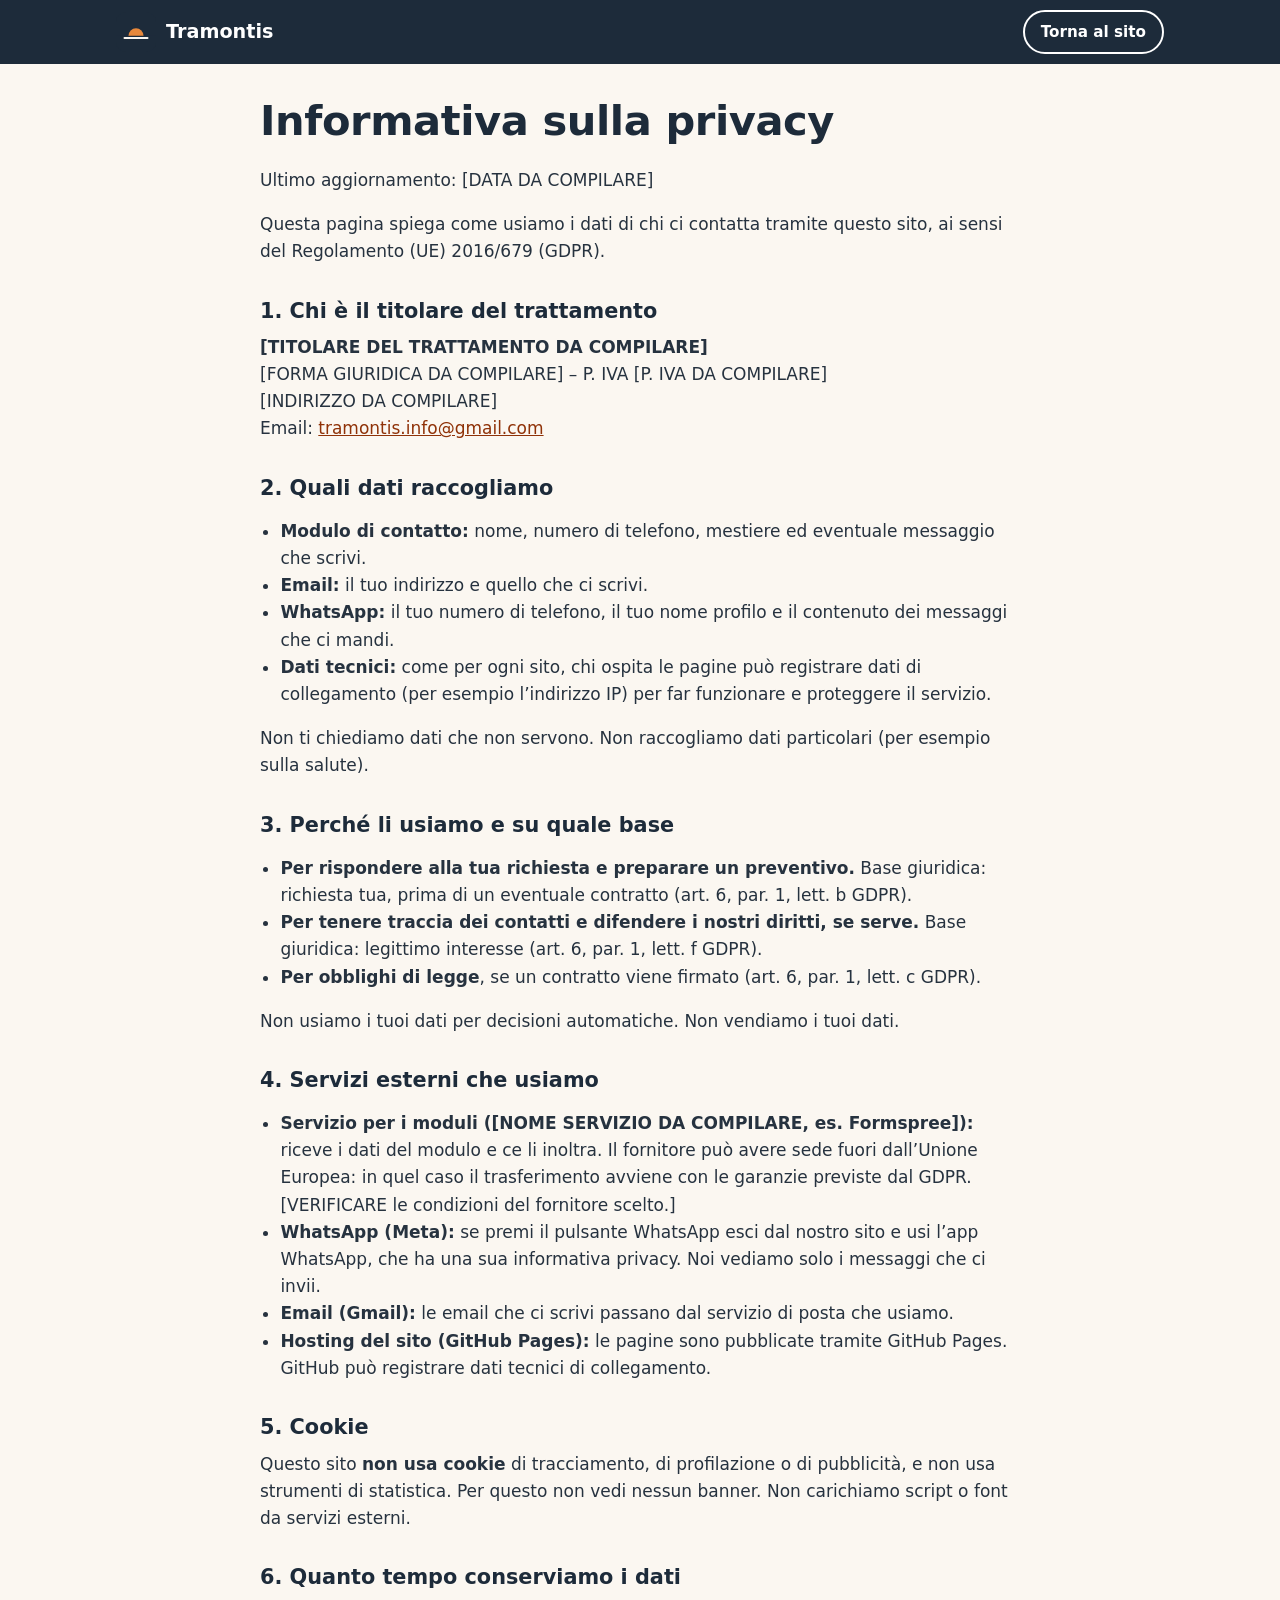
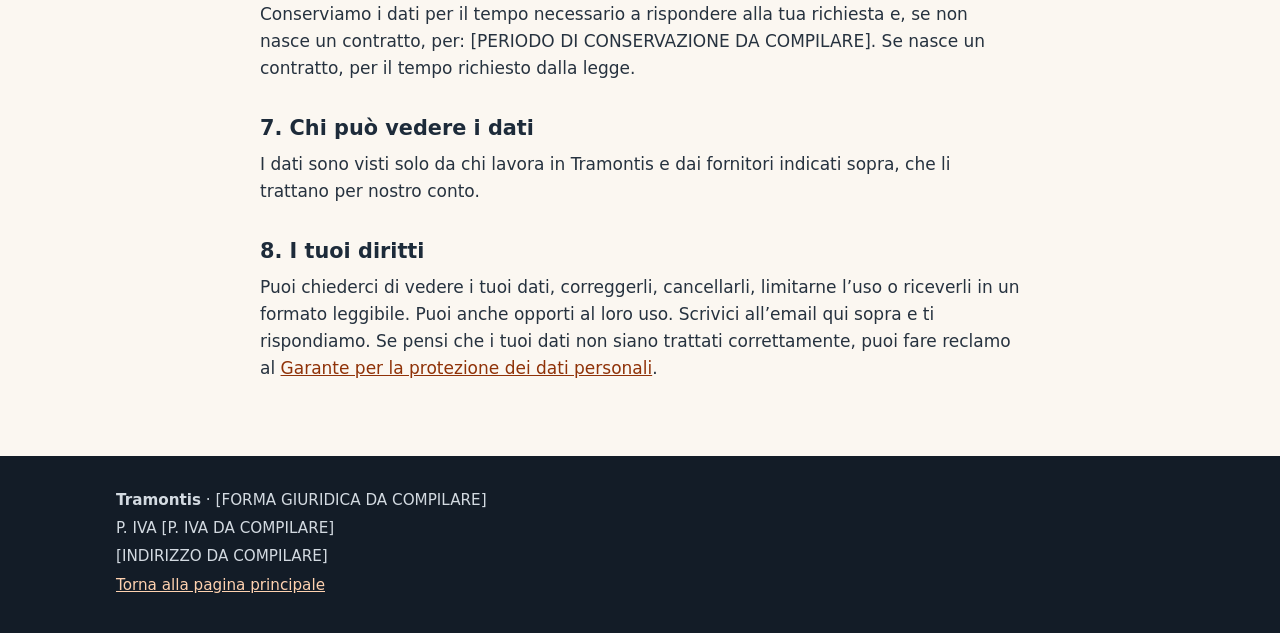
==== privacy.html @ e3dad1a3 "Aggiungi pagina principale, informativa privacy, sitemap e robots Co-Authored-By: Claude Sonnet 5.5 " ====
<!DOCTYPE html>
<html lang="it">
<head>
  <meta charset="utf-8">
  <meta name="viewport" content="width=device-width, initial-scale=1">
  <title>Informativa privacy – Tramontis, Varese</title>
  <meta name="description" content="Come Tramontis, agenzia di siti web a Varese, tratta i dati di chi la contatta tramite modulo, email o WhatsApp.">
  <meta name="theme-color" content="#1d2b3a">
  <link rel="canonical" href="https://luckylori07.github.io/tramontis/privacy.html">
  <link rel="icon" href="assets/logo-placeholder.svg" type="image/svg+xml">
  <link rel="stylesheet" href="css/style.css">
</head>
<body>
  <a class="salta" href="#contenuto">Vai al contenuto</a>

  <header class="header">
    <div class="wrap header-in">
      <a class="marchio" href="index.html" aria-label="Tramontis, torna alla pagina principale">
        <img src="assets/logo-placeholder.svg" alt="" width="40" height="40">
        <span>Tramontis</span>
      </a>
      <div class="header-cta">
        <a class="btn btn-secondario btn-sm" href="index.html">Torna al sito</a>
      </div>
    </div>
  </header>

  <!-- BOZZA: va fatta controllare da un professionista prima della pubblicazione.
       Sostituisci ogni [DA COMPILARE] (i dati del titolare stanno in js/main.js). -->
  <main id="contenuto" class="wrap stretto testo-legale">
    <h1>Informativa sulla privacy</h1>
    <p>Ultimo aggiornamento: <span data-cfg="dataPrivacy">[DATA DA COMPILARE]</span></p>
    <p>Questa pagina spiega come usiamo i dati di chi ci contatta tramite questo sito, ai sensi del Regolamento (UE) 2016/679 (GDPR).</p>

    <h2>1. Chi è il titolare del trattamento</h2>
    <p>
      <strong data-cfg="titolarePrivacy">[TITOLARE DEL TRATTAMENTO DA COMPILARE]</strong><br>
      <span data-cfg="formaGiuridica">[FORMA GIURIDICA DA COMPILARE]</span> – P. IVA <span data-cfg="partitaIva">[P. IVA DA COMPILARE]</span><br>
      <span data-cfg="indirizzo">[INDIRIZZO DA COMPILARE]</span><br>
      Email: <a data-href="mailto" href="mailto:tramontis.info@gmail.com"><span data-cfg="email">tramontis.info@gmail.com</span></a>
    </p>

    <h2>2. Quali dati raccogliamo</h2>
    <ul>
      <li><strong>Modulo di contatto:</strong> nome, numero di telefono, mestiere ed eventuale messaggio che scrivi.</li>
      <li><strong>Email:</strong> il tuo indirizzo e quello che ci scrivi.</li>
      <li><strong>WhatsApp:</strong> il tuo numero di telefono, il tuo nome profilo e il contenuto dei messaggi che ci mandi.</li>
      <li><strong>Dati tecnici:</strong> come per ogni sito, chi ospita le pagine può registrare dati di collegamento (per esempio l’indirizzo IP) per far funzionare e proteggere il servizio.</li>
    </ul>
    <p>Non ti chiediamo dati che non servono. Non raccogliamo dati particolari (per esempio sulla salute).</p>

    <h2>3. Perché li usiamo e su quale base</h2>
    <ul>
      <li><strong>Per rispondere alla tua richiesta e preparare un preventivo.</strong> Base giuridica: richiesta tua, prima di un eventuale contratto (art. 6, par. 1, lett. b GDPR).</li>
      <li><strong>Per tenere traccia dei contatti e difendere i nostri diritti, se serve.</strong> Base giuridica: legittimo interesse (art. 6, par. 1, lett. f GDPR).</li>
      <li><strong>Per obblighi di legge</strong>, se un contratto viene firmato (art. 6, par. 1, lett. c GDPR).</li>
    </ul>
    <p>Non usiamo i tuoi dati per decisioni automatiche. Non vendiamo i tuoi dati.</p>

    <h2>4. Servizi esterni che usiamo</h2>
    <ul>
      <li><strong>Servizio per i moduli (<span class="nome-servizio">[NOME SERVIZIO DA COMPILARE, es. Formspree]</span>):</strong> riceve i dati del modulo e ce li inoltra. Il fornitore può avere sede fuori dall’Unione Europea: in quel caso il trasferimento avviene con le garanzie previste dal GDPR. [VERIFICARE le condizioni del fornitore scelto.]</li>
      <li><strong>WhatsApp (Meta):</strong> se premi il pulsante WhatsApp esci dal nostro sito e usi l’app WhatsApp, che ha una sua informativa privacy. Noi vediamo solo i messaggi che ci invii.</li>
      <li><strong>Email (Gmail):</strong> le email che ci scrivi passano dal servizio di posta che usiamo.</li>
      <li><strong>Hosting del sito (GitHub Pages):</strong> le pagine sono pubblicate tramite GitHub Pages. GitHub può registrare dati tecnici di collegamento.</li>
    </ul>

    <h2>5. Cookie</h2>
    <p>Questo sito <strong>non usa cookie</strong> di tracciamento, di profilazione o di pubblicità, e non usa strumenti di statistica. Per questo non vedi nessun banner. Non carichiamo script o font da servizi esterni.</p>

    <h2>6. Quanto tempo conserviamo i dati</h2>
    <p>Conserviamo i dati per il tempo necessario a rispondere alla tua richiesta e, se non nasce un contratto, per: <span data-cfg="conservazioneDati">[PERIODO DI CONSERVAZIONE DA COMPILARE]</span>. Se nasce un contratto, per il tempo richiesto dalla legge.</p>

    <h2>7. Chi può vedere i dati</h2>
    <p>I dati sono visti solo da chi lavora in Tramontis e dai fornitori indicati sopra, che li trattano per nostro conto.</p>

    <h2>8. I tuoi diritti</h2>
    <p>Puoi chiederci di vedere i tuoi dati, correggerli, cancellarli, limitarne l’uso o riceverli in un formato leggibile. Puoi anche opporti al loro uso. Scrivici all’email qui sopra e ti rispondiamo. Se pensi che i tuoi dati non siano trattati correttamente, puoi fare reclamo al <a href="https://www.garanteprivacy.it" rel="noopener">Garante per la protezione dei dati personali</a>.</p>
  </main>

  <footer class="footer">
    <div class="wrap footer-in">
      <p><strong data-cfg="ragioneSociale">Tramontis</strong> · <span data-cfg="formaGiuridica">[FORMA GIURIDICA DA COMPILARE]</span></p>
      <p>P. IVA <span data-cfg="partitaIva">[P. IVA DA COMPILARE]</span></p>
      <p data-cfg="indirizzo">[INDIRIZZO DA COMPILARE]</p>
      <p><a href="index.html">Torna alla pagina principale</a></p>
    </div>
  </footer>

  <script src="js/main.js" defer></script>
</body>
</html>
---- css/style.css ----
/* Tramontis - stile unico. Mobile-first: le regole base sono per il telefono. */

:root {
  --inchiostro: #1d2b3a;
  --testo: #26323f;
  --testo-tenue: #56626f;
  --fondo: #fbf7f1;
  --fondo-alt: #f1ebe1;
  --bianco: #ffffff;
  --linea: #ddd3c4;
  --arancio: #b3400b;
  --arancio-scuro: #8f3208;
  --verde-wa: #17794a;
  --verde-wa-scuro: #10603a;
  --errore: #b3261e;
  --raggio: 14px;
  --font: system-ui, -apple-system, "Segoe UI", Roboto, "Helvetica Neue", Arial, sans-serif;
}

*, *::before, *::after { box-sizing: border-box; }

[hidden] { display: none !important; }

html { scroll-behavior: smooth; scroll-padding-top: 76px; }

body {
  margin: 0;
  font-family: var(--font);
  font-size: 1.0625rem;
  line-height: 1.6;
  color: var(--testo);
  background: var(--fondo);
  -webkit-text-size-adjust: 100%;
}

img { max-width: 100%; height: auto; }

h1, h2, h3 { color: var(--inchiostro); line-height: 1.2; margin: 0 0 .5em; }
h1 { font-size: 2rem; letter-spacing: -.01em; }
h2 { font-size: 1.65rem; }
h3 { font-size: 1.15rem; }
p { margin: 0 0 1em; }
a { color: var(--arancio-scuro); }

:focus-visible { outline: 3px solid #1a5fb4; outline-offset: 3px; border-radius: 4px; }

.wrap { width: 100%; max-width: 1080px; margin: 0 auto; padding: 0 16px; }
.stretto { max-width: 760px; }

.salta {
  position: absolute; left: 8px; top: -60px; z-index: 100;
  background: var(--bianco); color: var(--inchiostro); padding: 10px 14px; border-radius: 8px;
}
.salta:focus { top: 8px; }

/* ---------- Pulsanti ---------- */
.btn {
  display: inline-flex; align-items: center; justify-content: center;
  min-height: 48px; padding: 10px 22px;
  font: inherit; font-weight: 700; text-decoration: none; text-align: center;
  border: 2px solid transparent; border-radius: 999px; cursor: pointer;
}
.btn-primario { background: var(--arancio); color: #fff; }
.btn-primario:hover { background: var(--arancio-scuro); }
.btn-secondario { background: transparent; color: var(--inchiostro); border-color: var(--inchiostro); }
.btn-secondario:hover { background: var(--inchiostro); color: #fff; }
.btn-wa { background: var(--verde-wa); color: #fff; }
.btn-wa:hover { background: var(--verde-wa-scuro); }
.btn-sm { min-height: 44px; padding: 8px 16px; font-size: .95rem; }
.btn-pieno { width: 100%; }
.btn[disabled] { opacity: .7; cursor: wait; }
.disabilitato { opacity: .6; cursor: default; pointer-events: none; }

/* ---------- Header ---------- */
.header { position: sticky; top: 0; z-index: 50; background: var(--inchiostro); }
.header-in { display: flex; align-items: center; justify-content: space-between; gap: 12px; min-height: 64px; }
.marchio { display: flex; align-items: center; gap: 10px; color: #fff; text-decoration: none; font-weight: 800; font-size: 1.2rem; }
.marchio img { display: block; border-radius: 10px; }
.header-cta { display: flex; gap: 8px; }
.header .btn-secondario { color: #fff; border-color: #fff; }

/* ---------- Sezioni ---------- */
.sezione { padding: 48px 0; }
.sezione.alt { background: var(--fondo-alt); }
.intro { font-size: 1.1rem; color: var(--testo); max-width: 640px; }
.nota { margin-top: 24px; padding: 14px 16px; background: var(--fondo-alt); border-left: 4px solid var(--arancio); border-radius: 8px; }

/* ---------- Hero ---------- */
.hero { padding: 40px 0 44px; background: var(--fondo-alt); border-bottom: 1px solid var(--linea); }
.sopra { font-size: .9rem; font-weight: 700; text-transform: uppercase; letter-spacing: .04em; color: var(--arancio-scuro); }
.lede { font-size: 1.15rem; max-width: 620px; }
.cta-riga { display: flex; flex-direction: column; gap: 12px; margin: 24px 0; }
.garanzie { list-style: none; margin: 0; padding: 0; display: grid; gap: 6px; font-weight: 600; color: var(--inchiostro); }
.garanzie li::before { content: "✓"; margin-right: 8px; color: var(--verde-wa); font-weight: 800; }

/* ---------- Griglie e schede ---------- */
.griglia { list-style: none; margin: 24px 0 0; padding: 0; display: grid; gap: 16px; }
.scheda, .demo, .persona { background: var(--bianco); border: 1px solid var(--linea); border-radius: var(--raggio); }
.scheda { padding: 20px; }
.scheda p { margin: 0; }
.punti .scheda { border-left: 4px solid var(--arancio); }

/* ---------- Pacchetti ---------- */
.pacchetto { position: relative; display: flex; flex-direction: column; padding: 24px 20px; background: var(--bianco); border: 1px solid var(--linea); border-radius: var(--raggio); }
.pacchetto.consigliato { border: 3px solid var(--arancio); }
.etichetta { position: absolute; top: -14px; left: 20px; margin: 0; padding: 2px 14px; background: var(--arancio); color: #fff; font-size: .85rem; font-weight: 800; border-radius: 999px; }
.prezzo { font-size: 1.4rem; font-weight: 800; color: var(--inchiostro); }
.elenco { list-style: none; margin: 0 0 24px; padding: 0; flex: 1; }
.elenco li { padding: 6px 0 6px 28px; position: relative; }
.elenco li::before { content: "✓"; position: absolute; left: 0; color: var(--verde-wa); font-weight: 800; }

/* ---------- Passi ---------- */
.passi { list-style: none; counter-reset: passo; margin: 24px 0 0; padding: 0; display: grid; gap: 16px; }
.passi li { counter-increment: passo; position: relative; padding: 0 0 0 60px; }
.passi li::before {
  content: counter(passo);
  position: absolute; left: 0; top: 0; width: 44px; height: 44px; border-radius: 50%;
  display: flex; align-items: center; justify-content: center;
  background: var(--inchiostro); color: #fff; font-weight: 800; font-size: 1.2rem;
}
.passi h3 { margin-bottom: .2em; }
.passi p { margin: 0; }

/* ---------- Demo ---------- */
.demo { overflow: hidden; }
.demo-img {
  aspect-ratio: 16 / 10; display: flex; align-items: center; justify-content: center;
  background: repeating-linear-gradient(45deg, #e8dfd0, #e8dfd0 12px, #efe8db 12px, #efe8db 24px);
  color: var(--testo-tenue); font-weight: 700;
}
.demo-img + .demo-testo, .demo > img + .demo-testo { padding: 16px 20px 20px; }
.demo > img { display: block; width: 100%; }
.settore { color: var(--testo-tenue); margin-bottom: 12px; }

/* ---------- Persone ---------- */
.persona { padding: 24px 20px; text-align: center; }
.foto {
  width: 120px; height: 120px; margin: 0 auto 14px; border-radius: 50%; object-fit: cover;
  display: flex; align-items: center; justify-content: center;
  background: #e8dfd0; color: var(--testo-tenue); font-weight: 700;
}
.persona p { margin: 0; color: var(--testo-tenue); }

/* ---------- FAQ ---------- */
details { background: var(--bianco); border: 1px solid var(--linea); border-radius: 10px; margin-bottom: 10px; }
summary { padding: 16px 18px; font-weight: 700; color: var(--inchiostro); cursor: pointer; min-height: 48px; }
details p { margin: 0; padding: 0 18px 16px; }

/* ---------- Contatti e form ---------- */
.contatti { background: var(--inchiostro); color: #e9eef3; }
.contatti h2, .contatti h3 { color: #fff; }
.contatti .intro { color: #e9eef3; }
.contatti a { color: #ffd2b0; }
.contatti .btn-primario, .contatti .btn-wa { color: #fff; }
.contatti .btn-secondario { color: #fff; border-color: #fff; }
.contatti .btn-secondario:hover { background: #fff; color: var(--inchiostro); }
.contatti-in { display: grid; gap: 32px; }
.cta-colonna { display: flex; flex-direction: column; gap: 12px; margin: 20px 0; }
.riga-email { margin: 0; }

.form { background: var(--bianco); color: var(--testo); padding: 24px 20px; border-radius: var(--raggio); }
.form h3 { color: var(--inchiostro); }
.campo { margin-bottom: 16px; }
label { display: block; font-weight: 700; color: var(--inchiostro); margin-bottom: 6px; }
.facolt { font-weight: 400; color: var(--testo-tenue); }
input, select, textarea {
  width: 100%; min-height: 48px; padding: 10px 12px;
  font: inherit; color: var(--testo); background: #fff;
  border: 2px solid #8a94a0; border-radius: 10px;
}
textarea { resize: vertical; }
input[aria-invalid="true"], select[aria-invalid="true"] { border-color: var(--errore); }
.errore { color: var(--errore); font-weight: 600; margin: 6px 0 0; }
.errore:empty { display: none; }
.esca { position: absolute; left: -9999px; width: 1px; height: 1px; overflow: hidden; }
.privacy-nota { margin: 14px 0 0; font-size: .92rem; color: var(--testo-tenue); }
.form a { color: var(--arancio-scuro); }
.form-stato { margin-top: 16px; padding: 14px 16px; border-radius: 10px; }
.form-stato.ok { background: #e3f4ea; color: #0d4a2b; }
.form-stato.errore { background: #fbe9e7; color: #7d1a14; margin-bottom: 0; }
.form-stato a { color: inherit; font-weight: 700; }

/* ---------- Footer ---------- */
.footer { background: #131c27; color: #d3dae1; padding: 32px 0; font-size: .95rem; }
.footer p { margin: 0 0 4px; }
.footer a { color: #ffd2b0; }

/* ---------- Pagina privacy ---------- */
.testo-legale { padding: 32px 0 56px; }
.testo-legale h2 { margin-top: 1.6em; font-size: 1.3rem; }
.testo-legale ul { padding-left: 1.2em; }

/* ---------- Schermi più larghi ---------- */
@media (min-width: 640px) {
  h1 { font-size: 2.6rem; }
  h2 { font-size: 2rem; }
  .sezione { padding: 72px 0; }
  .hero { padding: 64px 0 72px; }
  .cta-riga { flex-direction: row; flex-wrap: wrap; }
  .garanzie { grid-auto-flow: column; justify-content: start; gap: 28px; }
  .griglia { grid-template-columns: repeat(2, 1fr); }
  .persone { grid-template-columns: repeat(3, 1fr); }
}

@media (min-width: 900px) {
  .pacchetti { grid-template-columns: repeat(3, 1fr); align-items: stretch; }
  .passi { grid-template-columns: repeat(4, 1fr); gap: 24px; }
  .passi li { padding: 56px 0 0; }
  .contatti-in { grid-template-columns: 1fr 1fr; align-items: start; gap: 56px; }
}

@media (prefers-reduced-motion: reduce) {
  html { scroll-behavior: auto; }
}
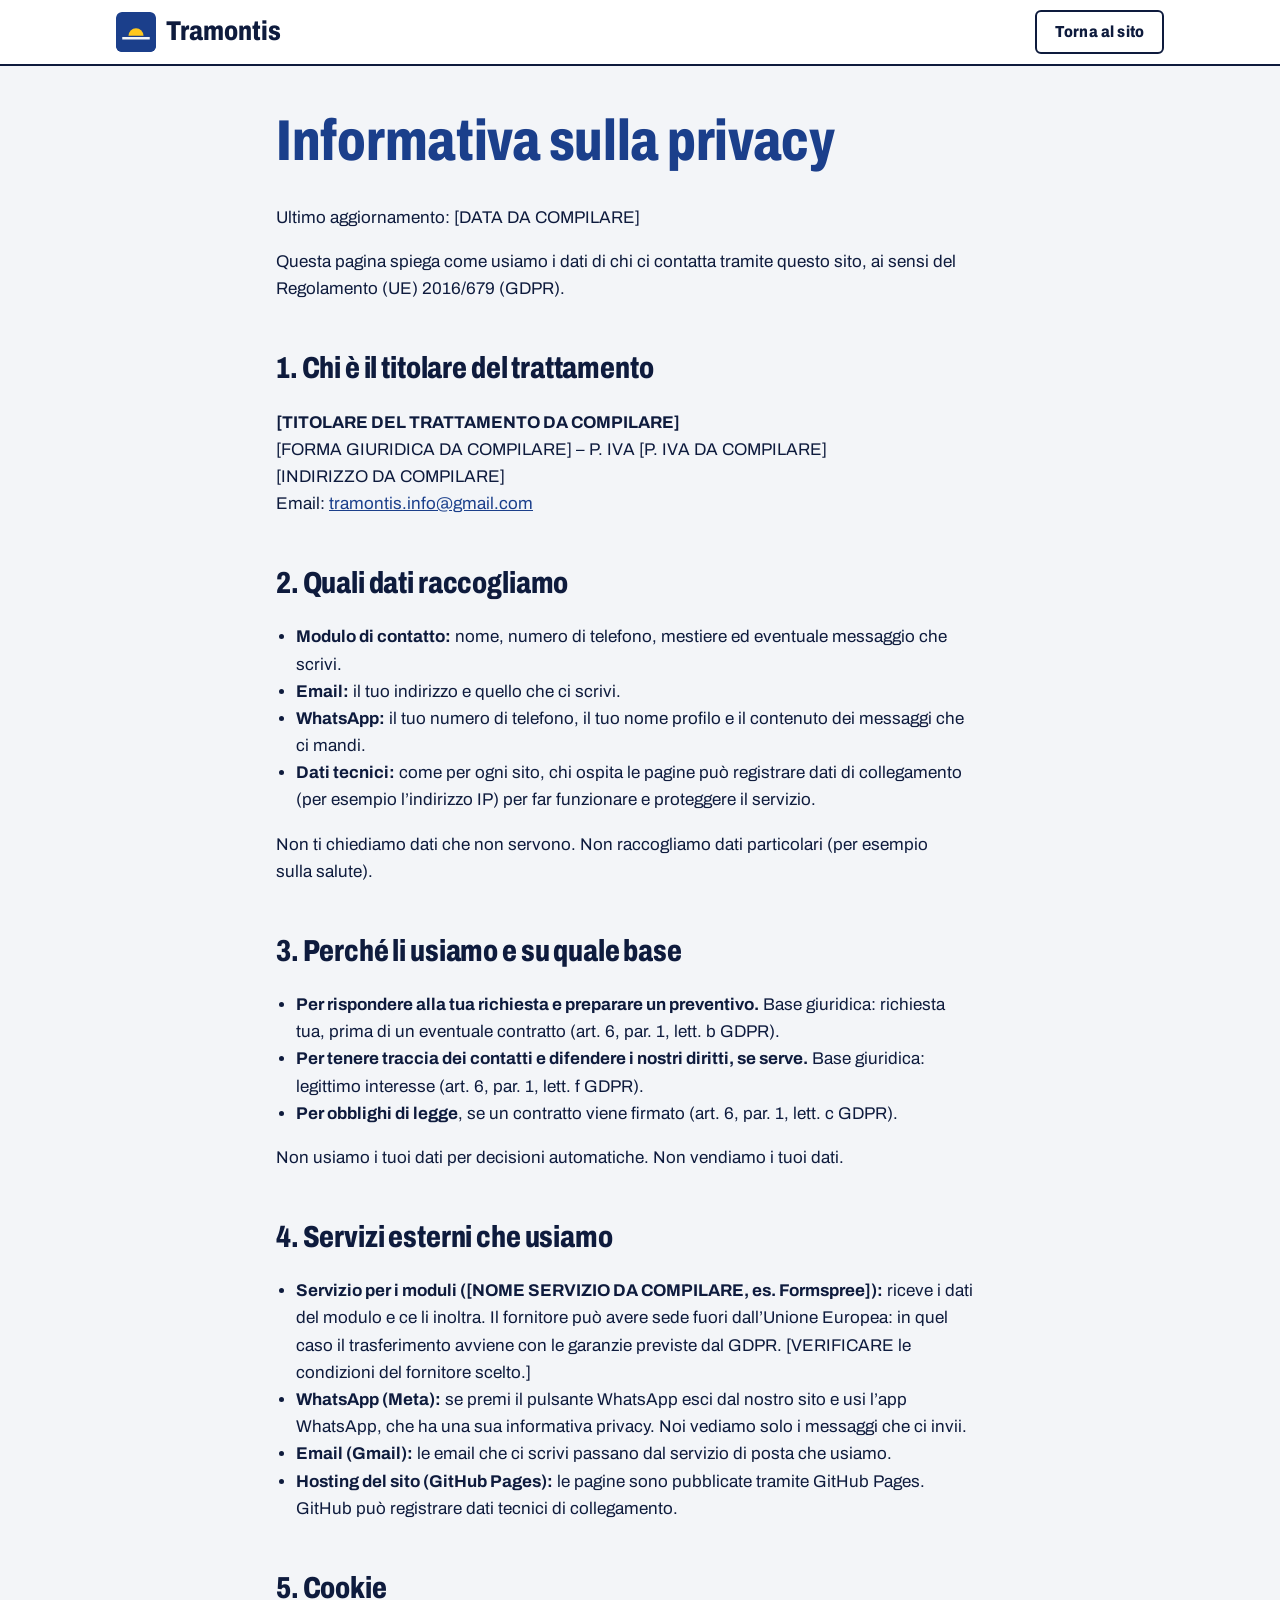
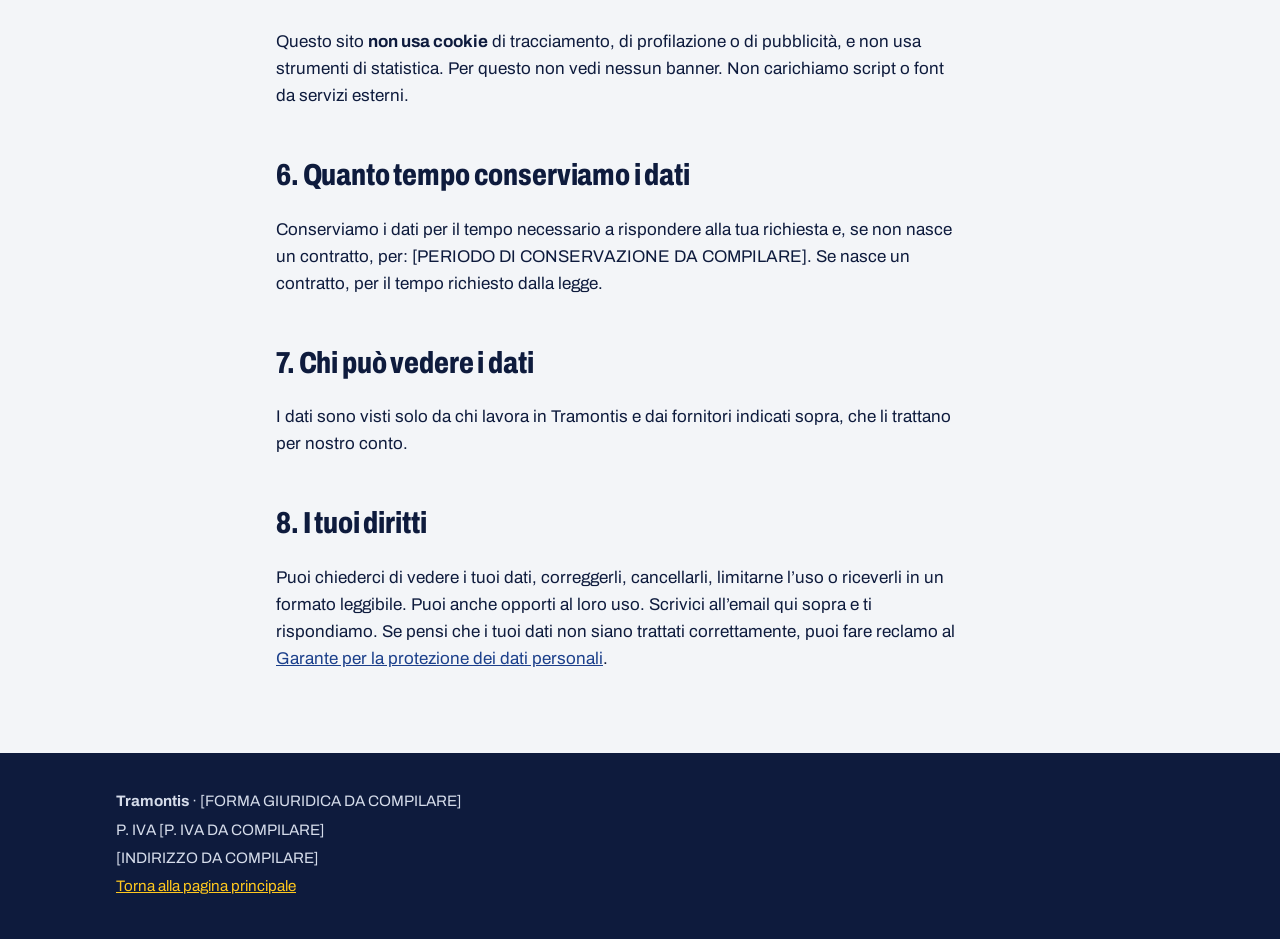
==== commit a2df2180: "Applica la skill frontend-design: palette blu e giallo, Archivo variabile, hero a pannello con targh" ====
--- a/privacy.html
+++ b/privacy.html
@@ -5,9 +5,10 @@
   <meta name="viewport" content="width=device-width, initial-scale=1">
   <title>Informativa privacy – Tramontis, Varese</title>
   <meta name="description" content="Come Tramontis, agenzia di siti web a Varese, tratta i dati di chi la contatta tramite modulo, email o WhatsApp.">
-  <meta name="theme-color" content="#1d2b3a">
+  <meta name="theme-color" content="#1b3f8b">
   <link rel="canonical" href="https://luckylori07.github.io/tramontis/privacy.html">
   <link rel="icon" href="assets/logo-placeholder.svg" type="image/svg+xml">
+  <link rel="preload" href="assets/fonts/archivo-latin-wdth.woff2" as="font" type="font/woff2" crossorigin>
   <link rel="stylesheet" href="css/style.css">
 </head>
 <body>
--- a/css/style.css
+++ b/css/style.css
@@ -1,20 +1,28 @@
-/* Tramontis - stile unico. Mobile-first: le regole base sono per il telefono. */
+/* Tramontis - stile unico. Mobile-first: le regole base sono per il telefono.
+   Idea: la fiancata di un furgone da lavoro. Blu tuta, giallo cantiere, scritte grosse e strette. */
+
+@font-face {
+  font-family: "Archivo";
+  src: url("../assets/fonts/archivo-latin-wdth.woff2") format("woff2");
+  font-weight: 100 900;
+  font-stretch: 62% 125%;
+  font-style: normal;
+  font-display: swap;
+}
 
 :root {
-  --inchiostro: #1d2b3a;
-  --testo: #26323f;
-  --testo-tenue: #56626f;
-  --fondo: #fbf7f1;
-  --fondo-alt: #f1ebe1;
+  --blu: #1b3f8b;        /* tuta da lavoro */
+  --notte: #0e1b3d;      /* testi e bordi */
+  --giallo: #ffc81e;     /* giallo cantiere */
+  --fondo: #f3f5f8;      /* bianco furgone */
   --bianco: #ffffff;
-  --linea: #ddd3c4;
-  --arancio: #b3400b;
-  --arancio-scuro: #8f3208;
+  --asfalto: #596273;    /* testo secondario */
+  --linea: #c7d0e0;
+  --chiaro-su-blu: #e3eaf8;
   --verde-wa: #17794a;
   --verde-wa-scuro: #10603a;
   --errore: #b3261e;
-  --raggio: 14px;
-  --font: system-ui, -apple-system, "Segoe UI", Roboto, "Helvetica Neue", Arial, sans-serif;
+  --font: "Archivo", system-ui, -apple-system, "Segoe UI", Roboto, "Helvetica Neue", Arial, sans-serif;
 }
 
 *, *::before, *::after { box-sizing: border-box; }
@@ -28,185 +36,251 @@
   font-family: var(--font);
   font-size: 1.0625rem;
   line-height: 1.6;
-  color: var(--testo);
+  color: var(--notte);
   background: var(--fondo);
   -webkit-text-size-adjust: 100%;
 }
 
 img { max-width: 100%; height: auto; }
 
-h1, h2, h3 { color: var(--inchiostro); line-height: 1.2; margin: 0 0 .5em; }
-h1 { font-size: 2rem; letter-spacing: -.01em; }
-h2 { font-size: 1.65rem; }
-h3 { font-size: 1.15rem; }
+/* Titoli: stretti e pesanti, come le scritte sul furgone */
+h1, h2, h3 {
+  margin: 0 0 .5em;
+  font-weight: 800;
+  font-stretch: 76%;
+  line-height: 1.1;
+  letter-spacing: -.005em;
+  color: inherit;
+}
+h1 { font-size: clamp(2.2rem, 9.5vw, 5.6rem); line-height: 1.2; }
+h2 { font-size: clamp(2.1rem, 7.5vw, 3.4rem); }
+h3 { font-size: 1.5rem; font-stretch: 80%; }
 p { margin: 0 0 1em; }
-a { color: var(--arancio-scuro); }
-
-:focus-visible { outline: 3px solid #1a5fb4; outline-offset: 3px; border-radius: 4px; }
+a { color: var(--blu); }
+
+:focus-visible { outline: 3px solid var(--notte); outline-offset: 3px; border-radius: 3px; }
+.hero :focus-visible, .contatti :focus-visible, .footer :focus-visible { outline-color: var(--giallo); }
 
 .wrap { width: 100%; max-width: 1080px; margin: 0 auto; padding: 0 16px; }
 .stretto { max-width: 760px; }
 
 .salta {
   position: absolute; left: 8px; top: -60px; z-index: 100;
-  background: var(--bianco); color: var(--inchiostro); padding: 10px 14px; border-radius: 8px;
+  background: var(--giallo); color: var(--notte); padding: 10px 14px; border-radius: 6px; font-weight: 700;
 }
 .salta:focus { top: 8px; }
 
 /* ---------- Pulsanti ---------- */
 .btn {
   display: inline-flex; align-items: center; justify-content: center;
-  min-height: 48px; padding: 10px 22px;
-  font: inherit; font-weight: 700; text-decoration: none; text-align: center;
-  border: 2px solid transparent; border-radius: 999px; cursor: pointer;
-}
-.btn-primario { background: var(--arancio); color: #fff; }
-.btn-primario:hover { background: var(--arancio-scuro); }
-.btn-secondario { background: transparent; color: var(--inchiostro); border-color: var(--inchiostro); }
-.btn-secondario:hover { background: var(--inchiostro); color: #fff; }
-.btn-wa { background: var(--verde-wa); color: #fff; }
-.btn-wa:hover { background: var(--verde-wa-scuro); }
-.btn-sm { min-height: 44px; padding: 8px 16px; font-size: .95rem; }
+  min-height: 52px; padding: 10px 24px;
+  font: inherit; font-size: 1.1rem; font-weight: 800; font-stretch: 86%; letter-spacing: .01em;
+  text-decoration: none; text-align: center;
+  border: 2px solid var(--notte); border-radius: 6px; cursor: pointer;
+}
+.btn-primario { background: var(--giallo); color: var(--notte); }
+.btn-primario:hover { background: #ffd95e; }
+.btn-secondario { background: transparent; color: var(--notte); }
+.btn-secondario:hover { background: var(--notte); color: #fff; }
+.btn-wa { background: var(--verde-wa); color: #fff; border-color: var(--verde-wa); }
+.btn-wa:hover { background: var(--verde-wa-scuro); border-color: var(--verde-wa-scuro); }
+.btn-sm { min-height: 44px; padding: 6px 18px; font-size: 1rem; }
 .btn-pieno { width: 100%; }
 .btn[disabled] { opacity: .7; cursor: wait; }
 .disabilitato { opacity: .6; cursor: default; pointer-events: none; }
 
 /* ---------- Header ---------- */
-.header { position: sticky; top: 0; z-index: 50; background: var(--inchiostro); }
+.header { position: sticky; top: 0; z-index: 50; background: var(--bianco); border-bottom: 2px solid var(--notte); }
 .header-in { display: flex; align-items: center; justify-content: space-between; gap: 12px; min-height: 64px; }
-.marchio { display: flex; align-items: center; gap: 10px; color: #fff; text-decoration: none; font-weight: 800; font-size: 1.2rem; }
-.marchio img { display: block; border-radius: 10px; }
+.marchio { display: flex; align-items: center; gap: 10px; color: var(--notte); text-decoration: none; font-weight: 800; font-stretch: 80%; font-size: 1.7rem; line-height: 1; }
+.marchio img { display: block; border-radius: 6px; }
 .header-cta { display: flex; gap: 8px; }
-.header .btn-secondario { color: #fff; border-color: #fff; }
+
+/* ---------- Hero: il pannello del furgone ---------- */
+.hero { background: var(--blu); color: #fff; padding: 40px 0 0; }
+.hero h1 { margin-bottom: .45em; }
+.lede { font-size: 1.2rem; max-width: 34em; color: var(--chiaro-su-blu); }
+.hero .btn-secondario { color: #fff; border-color: #fff; }
+.hero .btn-secondario:hover { background: #fff; color: var(--blu); }
+.cta-riga { display: flex; flex-direction: column; gap: 12px; margin: 28px 0 40px; }
+.garanzie { list-style: none; margin: 0; padding: 0; border-top: 1px solid rgba(255, 255, 255, .35); }
+.garanzie li { padding: 14px 0; font-weight: 600; border-bottom: 1px solid rgba(255, 255, 255, .22); }
+.garanzie li:last-child { border-bottom: 0; }
+
+/* ---------- Targhetta con il mestiere che scorre ---------- */
+.rotante {
+  background: var(--giallo); color: var(--notte);
+  padding: 0 .2em; border-radius: .08em;
+}
+.rotante.pronto {
+  position: relative; display: inline-block; vertical-align: top;
+  height: 1.2em; padding: 0 .2em;   /* stessa altezza della riga: la riga non si sposta */
+  overflow: hidden;
+  transition: width .65s cubic-bezier(.7, 0, .2, 1);
+}
+.rotante.misura { transition: none; }
+.rotante.pronto .parola {
+  position: absolute; left: .2em; top: 0; white-space: nowrap;
+  opacity: 0; transform: translateY(130%);
+}
+.rotante.pronto .parola.attiva { opacity: 1; transform: none; }
 
 /* ---------- Sezioni ---------- */
-.sezione { padding: 48px 0; }
-.sezione.alt { background: var(--fondo-alt); }
-.intro { font-size: 1.1rem; color: var(--testo); max-width: 640px; }
-.nota { margin-top: 24px; padding: 14px 16px; background: var(--fondo-alt); border-left: 4px solid var(--arancio); border-radius: 8px; }
-
-/* ---------- Hero ---------- */
-.hero { padding: 40px 0 44px; background: var(--fondo-alt); border-bottom: 1px solid var(--linea); }
-.sopra { font-size: .9rem; font-weight: 700; text-transform: uppercase; letter-spacing: .04em; color: var(--arancio-scuro); }
-.lede { font-size: 1.15rem; max-width: 620px; }
-.cta-riga { display: flex; flex-direction: column; gap: 12px; margin: 24px 0; }
-.garanzie { list-style: none; margin: 0; padding: 0; display: grid; gap: 6px; font-weight: 600; color: var(--inchiostro); }
-.garanzie li::before { content: "✓"; margin-right: 8px; color: var(--verde-wa); font-weight: 800; }
-
-/* ---------- Griglie e schede ---------- */
-.griglia { list-style: none; margin: 24px 0 0; padding: 0; display: grid; gap: 16px; }
-.scheda, .demo, .persona { background: var(--bianco); border: 1px solid var(--linea); border-radius: var(--raggio); }
-.scheda { padding: 20px; }
-.scheda p { margin: 0; }
-.punti .scheda { border-left: 4px solid var(--arancio); }
+.sezione { padding: 56px 0; }
+.sezione.alt { background: var(--bianco); border-top: 2px solid var(--notte); border-bottom: 2px solid var(--notte); }
+.intro { font-size: 1.15rem; max-width: 34em; }
+.nota { max-width: 34em; margin: 32px 0 0; padding-left: 16px; border-left: 6px solid var(--giallo); font-weight: 600; }
+
+/* ---------- Problema: frasi grosse, senza schede ---------- */
+.problemi { list-style: none; margin: 32px 0 0; padding: 0; display: grid; gap: 28px; }
+.problemi li { border-top: 4px solid var(--blu); padding-top: 14px; }
+.problemi h3 { color: var(--blu); }
+.problemi p { margin: 0; max-width: 28em; }
+
+/* ---------- Cosa facciamo: righe con termine e spiegazione ---------- */
+.righe { list-style: none; margin: 32px 0 0; padding: 0; border-top: 2px solid var(--notte); }
+.righe li { padding: 20px 0; border-bottom: 1px solid var(--linea); display: grid; gap: 4px; }
+.righe h3 { margin: 0; }
+.righe p { margin: 0; max-width: 34em; }
 
 /* ---------- Pacchetti ---------- */
-.pacchetto { position: relative; display: flex; flex-direction: column; padding: 24px 20px; background: var(--bianco); border: 1px solid var(--linea); border-radius: var(--raggio); }
-.pacchetto.consigliato { border: 3px solid var(--arancio); }
-.etichetta { position: absolute; top: -14px; left: 20px; margin: 0; padding: 2px 14px; background: var(--arancio); color: #fff; font-size: .85rem; font-weight: 800; border-radius: 999px; }
-.prezzo { font-size: 1.4rem; font-weight: 800; color: var(--inchiostro); }
+.pacchetti { display: grid; gap: 32px; margin-top: 40px; }
+.pacchetto {
+  position: relative; display: flex; flex-direction: column;
+  padding: 28px 22px 24px; background: var(--fondo);
+  border: 2px solid var(--notte); border-radius: 6px;
+}
+.pacchetto h3 { font-size: 2rem; margin-bottom: .1em; }
+.prezzo { margin: 0 0 18px; font-size: 1.6rem; font-weight: 800; font-stretch: 80%; color: var(--blu); }
 .elenco { list-style: none; margin: 0 0 24px; padding: 0; flex: 1; }
-.elenco li { padding: 6px 0 6px 28px; position: relative; }
-.elenco li::before { content: "✓"; position: absolute; left: 0; color: var(--verde-wa); font-weight: 800; }
-
-/* ---------- Passi ---------- */
-.passi { list-style: none; counter-reset: passo; margin: 24px 0 0; padding: 0; display: grid; gap: 16px; }
-.passi li { counter-increment: passo; position: relative; padding: 0 0 0 60px; }
+.elenco li { padding: 7px 0 7px 28px; position: relative; border-top: 1px solid var(--linea); }
+.elenco li::before { content: "✓"; position: absolute; left: 0; color: var(--blu); font-weight: 800; }
+.pacchetto.consigliato { background: var(--blu); color: #fff; border-color: var(--blu); }
+.pacchetto.consigliato .prezzo { color: var(--giallo); }
+.pacchetto.consigliato .elenco li { border-top-color: rgba(255, 255, 255, .3); }
+.pacchetto.consigliato .elenco li::before { color: var(--giallo); }
+.etichetta {
+  position: absolute; top: -17px; left: 20px; margin: 0; padding: 3px 14px;
+  background: var(--giallo); color: var(--notte); border: 2px solid var(--notte); border-radius: 4px;
+  font-weight: 800; font-stretch: 85%; font-size: 1rem; line-height: 1.3;
+}
+
+/* ---------- Passi: qui i numeri servono, è una sequenza ---------- */
+.passi { list-style: none; counter-reset: passo; margin: 32px 0 0; padding: 0; display: grid; gap: 24px; }
+.passi li { counter-increment: passo; display: grid; grid-template-columns: 64px 1fr; column-gap: 8px; align-items: start; }
 .passi li::before {
-  content: counter(passo);
-  position: absolute; left: 0; top: 0; width: 44px; height: 44px; border-radius: 50%;
-  display: flex; align-items: center; justify-content: center;
-  background: var(--inchiostro); color: #fff; font-weight: 800; font-size: 1.2rem;
-}
-.passi h3 { margin-bottom: .2em; }
+  content: counter(passo); grid-row: 1 / span 2;
+  font-size: 4rem; font-weight: 800; font-stretch: 70%; line-height: .9; color: var(--blu);
+}
+.passi h3 { margin-bottom: .15em; }
 .passi p { margin: 0; }
 
 /* ---------- Demo ---------- */
-.demo { overflow: hidden; }
+.demo-griglia { display: grid; gap: 28px; margin-top: 32px; }
+.demo { border: 2px solid var(--notte); border-radius: 6px; overflow: hidden; background: var(--bianco); }
 .demo-img {
   aspect-ratio: 16 / 10; display: flex; align-items: center; justify-content: center;
-  background: repeating-linear-gradient(45deg, #e8dfd0, #e8dfd0 12px, #efe8db 12px, #efe8db 24px);
-  color: var(--testo-tenue); font-weight: 700;
-}
-.demo-img + .demo-testo, .demo > img + .demo-testo { padding: 16px 20px 20px; }
-.demo > img { display: block; width: 100%; }
-.settore { color: var(--testo-tenue); margin-bottom: 12px; }
+  background: repeating-linear-gradient(135deg, #dfe5f0, #dfe5f0 14px, #eef1f7 14px, #eef1f7 28px);
+  color: var(--asfalto); font-weight: 700; border-bottom: 2px solid var(--notte);
+}
+.demo > img { display: block; width: 100%; border-bottom: 2px solid var(--notte); }
+.demo-testo { padding: 18px 20px 22px; }
+.demo h3 { margin-bottom: .1em; }
+.settore { color: var(--asfalto); margin-bottom: 14px; }
 
 /* ---------- Persone ---------- */
-.persona { padding: 24px 20px; text-align: center; }
+.persone { list-style: none; margin: 32px 0 0; padding: 0; display: grid; gap: 28px; }
 .foto {
-  width: 120px; height: 120px; margin: 0 auto 14px; border-radius: 50%; object-fit: cover;
   display: flex; align-items: center; justify-content: center;
-  background: #e8dfd0; color: var(--testo-tenue); font-weight: 700;
-}
-.persona p { margin: 0; color: var(--testo-tenue); }
+  width: 100%; max-width: 240px; aspect-ratio: 1; margin-bottom: 14px; border-radius: 6px; object-fit: cover;
+  background: #dfe5f0; color: var(--asfalto); font-weight: 700; border: 2px solid var(--notte);
+}
+.persona h3 { margin-bottom: .1em; }
+.persona p { margin: 0; color: var(--asfalto); }
 
 /* ---------- FAQ ---------- */
-details { background: var(--bianco); border: 1px solid var(--linea); border-radius: 10px; margin-bottom: 10px; }
-summary { padding: 16px 18px; font-weight: 700; color: var(--inchiostro); cursor: pointer; min-height: 48px; }
-details p { margin: 0; padding: 0 18px 16px; }
+.stretto h2 { margin-bottom: 24px; }
+details { border-bottom: 1px solid var(--linea); }
+details:first-of-type { border-top: 2px solid var(--notte); }
+summary {
+  position: relative; list-style: none; cursor: pointer; min-height: 56px; padding: 16px 40px 16px 0;
+  font-size: 1.45rem; font-weight: 800; font-stretch: 80%; line-height: 1.2;
+}
+summary::-webkit-details-marker { display: none; }
+summary::after { content: "+"; position: absolute; right: 4px; top: 12px; font-size: 1.8rem; color: var(--blu); }
+details[open] summary::after { content: "−"; }
+details p { margin: 0; padding: 0 0 20px; max-width: 34em; }
 
 /* ---------- Contatti e form ---------- */
-.contatti { background: var(--inchiostro); color: #e9eef3; }
-.contatti h2, .contatti h3 { color: #fff; }
-.contatti .intro { color: #e9eef3; }
-.contatti a { color: #ffd2b0; }
-.contatti .btn-primario, .contatti .btn-wa { color: #fff; }
+.contatti { background: var(--blu); color: #fff; }
+.contatti .intro { color: var(--chiaro-su-blu); }
+.contatti a { color: #fff; }
 .contatti .btn-secondario { color: #fff; border-color: #fff; }
-.contatti .btn-secondario:hover { background: #fff; color: var(--inchiostro); }
-.contatti-in { display: grid; gap: 32px; }
-.cta-colonna { display: flex; flex-direction: column; gap: 12px; margin: 20px 0; }
-.riga-email { margin: 0; }
-
-.form { background: var(--bianco); color: var(--testo); padding: 24px 20px; border-radius: var(--raggio); }
-.form h3 { color: var(--inchiostro); }
+.contatti .btn-secondario:hover { background: #fff; color: var(--blu); }
+.contatti .btn-primario { color: var(--notte); }
+.contatti-in { display: grid; gap: 40px; }
+.cta-colonna { display: flex; flex-direction: column; gap: 12px; margin: 24px 0; }
+.lettering {
+  display: inline-block; font-size: clamp(1.7rem, 7.4vw, 3rem); font-weight: 800; font-stretch: 76%; line-height: 1.1;
+  color: var(--giallo) !important; text-decoration-thickness: 3px; text-underline-offset: 5px; overflow-wrap: anywhere;
+}
+
+.form { background: var(--bianco); color: var(--notte); padding: 26px 20px; border-radius: 10px; }
+.form h3 { margin-bottom: .7em; }
 .campo { margin-bottom: 16px; }
-label { display: block; font-weight: 700; color: var(--inchiostro); margin-bottom: 6px; }
-.facolt { font-weight: 400; color: var(--testo-tenue); }
+label { display: block; font-weight: 700; margin-bottom: 6px; }
+.facolt { font-weight: 400; color: var(--asfalto); }
 input, select, textarea {
-  width: 100%; min-height: 48px; padding: 10px 12px;
-  font: inherit; color: var(--testo); background: #fff;
-  border: 2px solid #8a94a0; border-radius: 10px;
+  width: 100%; min-height: 50px; padding: 10px 12px;
+  font: inherit; color: var(--notte); background: #fff;
+  border: 2px solid #7c889e; border-radius: 6px;
 }
 textarea { resize: vertical; }
 input[aria-invalid="true"], select[aria-invalid="true"] { border-color: var(--errore); }
 .errore { color: var(--errore); font-weight: 600; margin: 6px 0 0; }
 .errore:empty { display: none; }
 .esca { position: absolute; left: -9999px; width: 1px; height: 1px; overflow: hidden; }
-.privacy-nota { margin: 14px 0 0; font-size: .92rem; color: var(--testo-tenue); }
-.form a { color: var(--arancio-scuro); }
-.form-stato { margin-top: 16px; padding: 14px 16px; border-radius: 10px; }
+.privacy-nota { margin: 14px 0 0; font-size: .92rem; color: var(--asfalto); }
+.form a { color: var(--blu); }
+.form-stato { margin-top: 16px; padding: 14px 16px; border-radius: 6px; }
 .form-stato.ok { background: #e3f4ea; color: #0d4a2b; }
 .form-stato.errore { background: #fbe9e7; color: #7d1a14; margin-bottom: 0; }
 .form-stato a { color: inherit; font-weight: 700; }
 
 /* ---------- Footer ---------- */
-.footer { background: #131c27; color: #d3dae1; padding: 32px 0; font-size: .95rem; }
+.footer { background: var(--notte); color: #d5dcea; padding: 36px 0; font-size: .95rem; }
 .footer p { margin: 0 0 4px; }
-.footer a { color: #ffd2b0; }
+.footer a { color: var(--giallo); }
 
 /* ---------- Pagina privacy ---------- */
-.testo-legale { padding: 32px 0 56px; }
-.testo-legale h2 { margin-top: 1.6em; font-size: 1.3rem; }
+.testo-legale { padding: 40px 16px 64px; }
+.testo-legale h1 { font-size: clamp(2.2rem, 9vw, 3.6rem); color: var(--blu); }
+.testo-legale h2 { margin-top: 1.6em; font-size: 1.9rem; }
 .testo-legale ul { padding-left: 1.2em; }
+.testo-legale p, .testo-legale li { max-width: 40em; }
 
 /* ---------- Schermi più larghi ---------- */
 @media (min-width: 640px) {
-  h1 { font-size: 2.6rem; }
-  h2 { font-size: 2rem; }
-  .sezione { padding: 72px 0; }
-  .hero { padding: 64px 0 72px; }
+  .sezione { padding: 80px 0; }
+  .hero { padding-top: 64px; }
   .cta-riga { flex-direction: row; flex-wrap: wrap; }
-  .garanzie { grid-auto-flow: column; justify-content: start; gap: 28px; }
-  .griglia { grid-template-columns: repeat(2, 1fr); }
+  .garanzie { display: grid; grid-template-columns: repeat(3, 1fr); border-top: 1px solid rgba(255, 255, 255, .35); }
+  .garanzie li { border-bottom: 0; padding: 18px 20px 20px 0; }
+  .garanzie li + li { padding-left: 20px; border-left: 1px solid rgba(255, 255, 255, .22); }
+  .problemi { grid-template-columns: 1fr 1fr; gap: 40px 48px; }
+  .righe li { grid-template-columns: 1fr 1.4fr; column-gap: 32px; align-items: baseline; }
+  .demo-griglia { grid-template-columns: 1fr 1fr; }
   .persone { grid-template-columns: repeat(3, 1fr); }
+  .cta-colonna { flex-direction: row; flex-wrap: wrap; }
 }
 
 @media (min-width: 900px) {
   .pacchetti { grid-template-columns: repeat(3, 1fr); align-items: stretch; }
-  .passi { grid-template-columns: repeat(4, 1fr); gap: 24px; }
-  .passi li { padding: 56px 0 0; }
-  .contatti-in { grid-template-columns: 1fr 1fr; align-items: start; gap: 56px; }
+  .pacchetto.consigliato { margin-top: -12px; margin-bottom: -12px; padding-top: 40px; }
+  .passi { grid-template-columns: repeat(4, 1fr); gap: 28px; }
+  .passi li { grid-template-columns: 1fr; }
+  .passi li::before { grid-row: auto; margin-bottom: 8px; }
+  .contatti-in { grid-template-columns: 1fr 1fr; align-items: start; gap: 64px; }
 }
 
 @media (prefers-reduced-motion: reduce) {
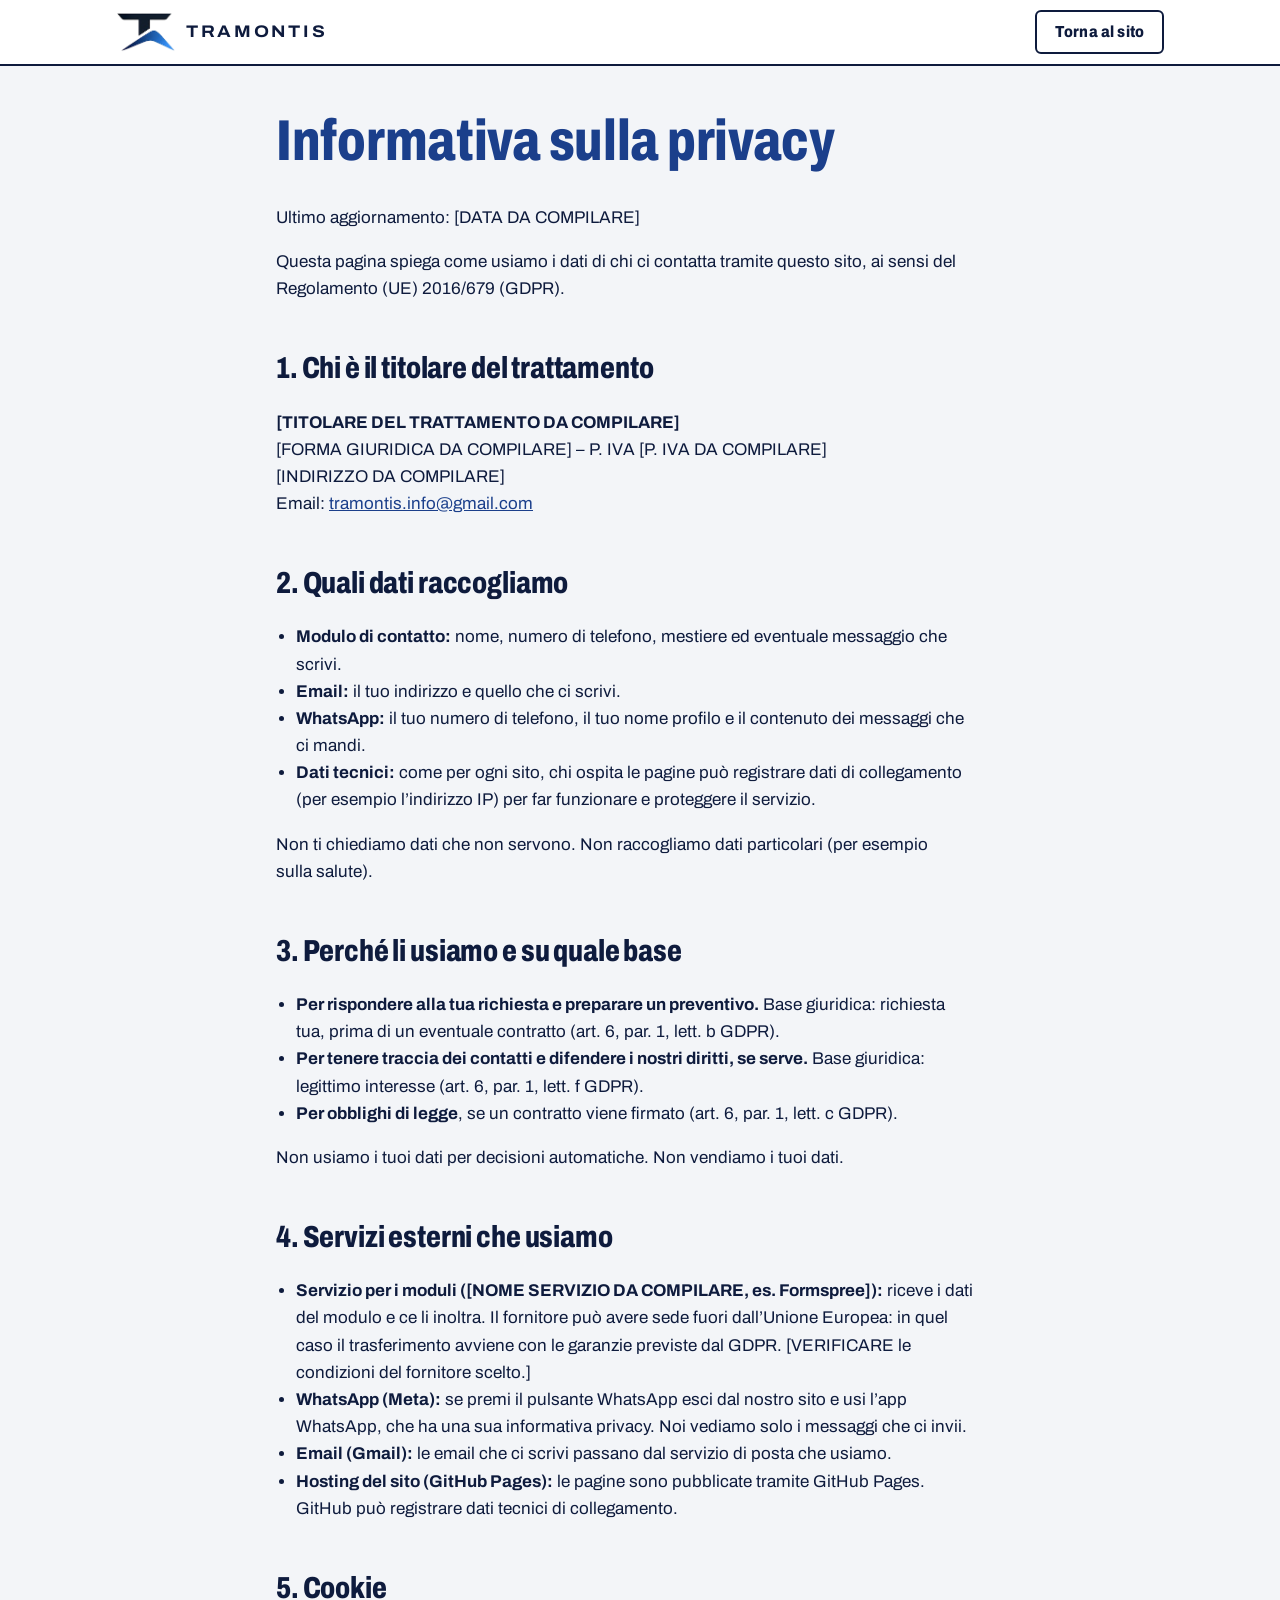
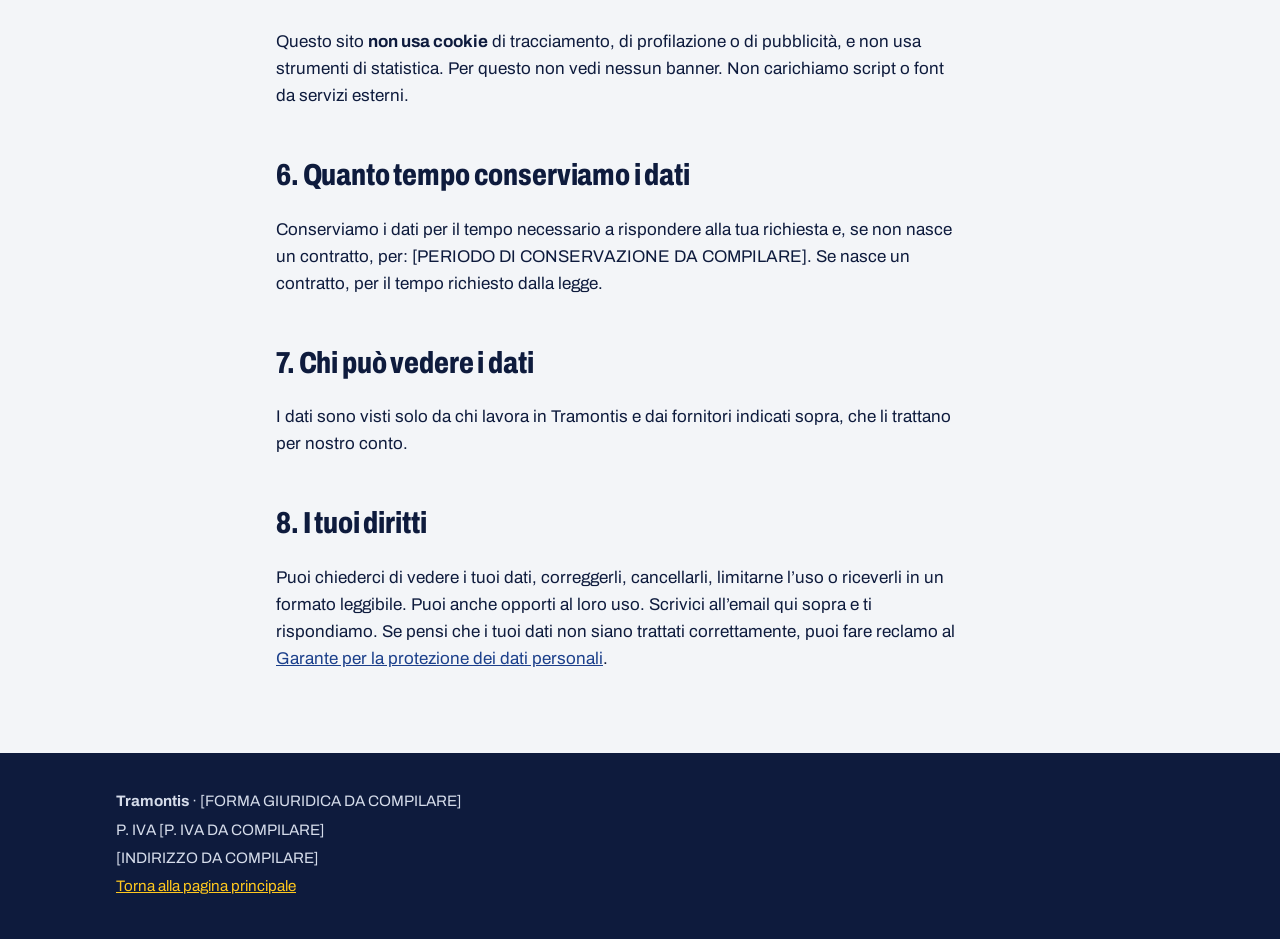
==== commit c75fbfe7: "Usa il logo vero: simbolo in header, favicon, immagine di anteprima social Co-Authored-By: Claude So" ====
--- a/privacy.html
+++ b/privacy.html
@@ -7,7 +7,7 @@
   <meta name="description" content="Come Tramontis, agenzia di siti web a Varese, tratta i dati di chi la contatta tramite modulo, email o WhatsApp.">
   <meta name="theme-color" content="#1b3f8b">
   <link rel="canonical" href="https://luckylori07.github.io/tramontis/privacy.html">
-  <link rel="icon" href="assets/logo-placeholder.svg" type="image/svg+xml">
+  <link rel="icon" href="assets/favicon.png" type="image/png">
   <link rel="preload" href="assets/fonts/archivo-latin-wdth.woff2" as="font" type="font/woff2" crossorigin>
   <link rel="stylesheet" href="css/style.css">
 </head>
@@ -17,7 +17,7 @@
   <header class="header">
     <div class="wrap header-in">
       <a class="marchio" href="index.html" aria-label="Tramontis, torna alla pagina principale">
-        <img src="assets/logo-placeholder.svg" alt="" width="40" height="40">
+        <img src="assets/logo-marchio.png" alt="" width="60" height="40">
         <span>Tramontis</span>
       </a>
       <div class="header-cta">
--- a/css/style.css
+++ b/css/style.css
@@ -92,8 +92,8 @@
 /* ---------- Header ---------- */
 .header { position: sticky; top: 0; z-index: 50; background: var(--bianco); border-bottom: 2px solid var(--notte); }
 .header-in { display: flex; align-items: center; justify-content: space-between; gap: 12px; min-height: 64px; }
-.marchio { display: flex; align-items: center; gap: 10px; color: var(--notte); text-decoration: none; font-weight: 800; font-stretch: 80%; font-size: 1.7rem; line-height: 1; }
-.marchio img { display: block; border-radius: 6px; }
+.marchio { display: flex; align-items: center; gap: 10px; color: var(--notte); text-decoration: none; font-weight: 700; font-stretch: 112%; font-size: 1.05rem; letter-spacing: .16em; text-transform: uppercase; line-height: 1; }
+.marchio img { display: block; }
 .header-cta { display: flex; gap: 8px; }
 
 /* ---------- Hero: il pannello del furgone ---------- */
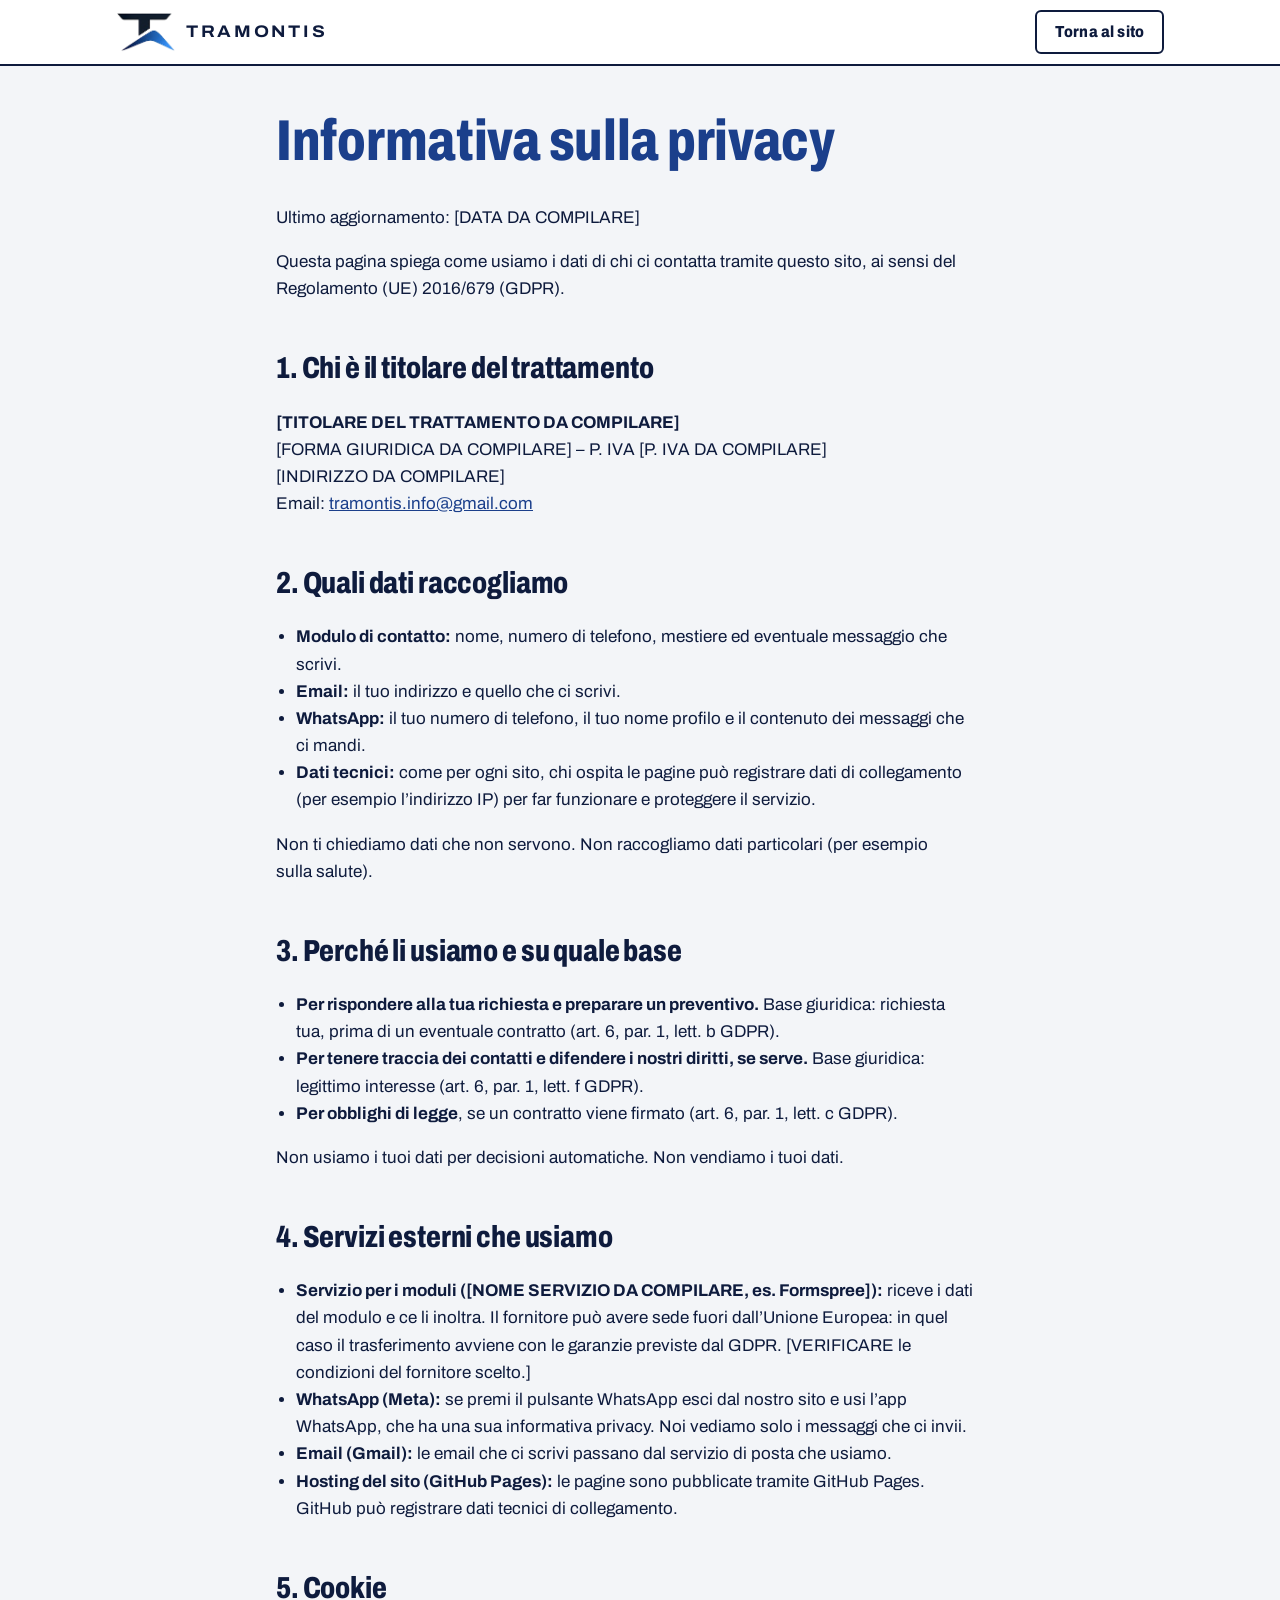
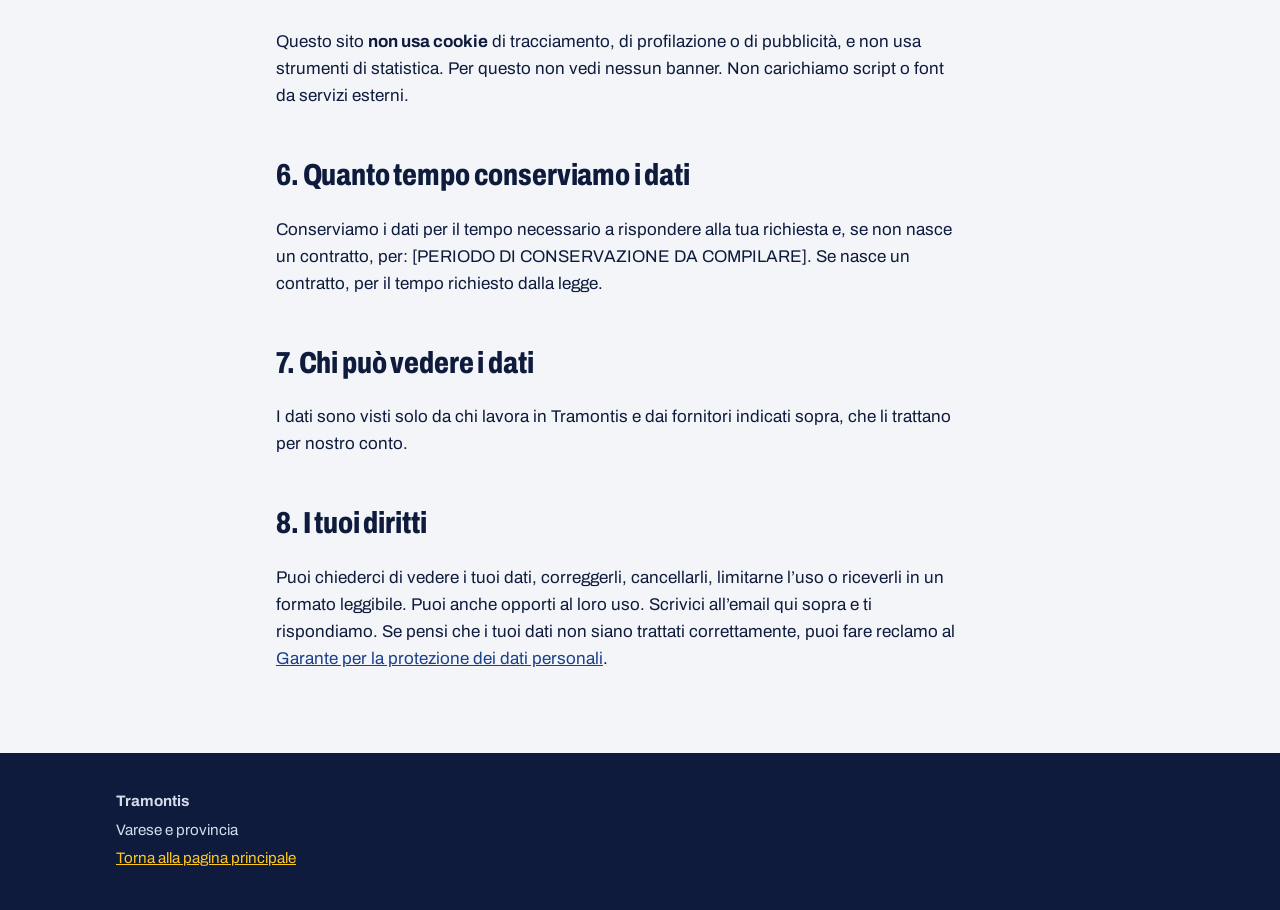
==== commit c60a902d: "Togli i pacchetti, le foto segnaposto e i dati legali dal footer; aggiungi competenze; correggi emai" ====
--- a/privacy.html
+++ b/privacy.html
@@ -81,9 +81,8 @@
 
   <footer class="footer">
     <div class="wrap footer-in">
-      <p><strong data-cfg="ragioneSociale">Tramontis</strong> · <span data-cfg="formaGiuridica">[FORMA GIURIDICA DA COMPILARE]</span></p>
-      <p>P. IVA <span data-cfg="partitaIva">[P. IVA DA COMPILARE]</span></p>
-      <p data-cfg="indirizzo">[INDIRIZZO DA COMPILARE]</p>
+      <p><strong data-cfg="ragioneSociale">Tramontis</strong></p>
+      <p data-cfg="zona">Varese e provincia</p>
       <p><a href="index.html">Torna alla pagina principale</a></p>
     </div>
   </footer>
--- a/css/style.css
+++ b/css/style.css
@@ -143,28 +143,6 @@
 .righe h3 { margin: 0; }
 .righe p { margin: 0; max-width: 34em; }
 
-/* ---------- Pacchetti ---------- */
-.pacchetti { display: grid; gap: 32px; margin-top: 40px; }
-.pacchetto {
-  position: relative; display: flex; flex-direction: column;
-  padding: 28px 22px 24px; background: var(--fondo);
-  border: 2px solid var(--notte); border-radius: 6px;
-}
-.pacchetto h3 { font-size: 2rem; margin-bottom: .1em; }
-.prezzo { margin: 0 0 18px; font-size: 1.6rem; font-weight: 800; font-stretch: 80%; color: var(--blu); }
-.elenco { list-style: none; margin: 0 0 24px; padding: 0; flex: 1; }
-.elenco li { padding: 7px 0 7px 28px; position: relative; border-top: 1px solid var(--linea); }
-.elenco li::before { content: "✓"; position: absolute; left: 0; color: var(--blu); font-weight: 800; }
-.pacchetto.consigliato { background: var(--blu); color: #fff; border-color: var(--blu); }
-.pacchetto.consigliato .prezzo { color: var(--giallo); }
-.pacchetto.consigliato .elenco li { border-top-color: rgba(255, 255, 255, .3); }
-.pacchetto.consigliato .elenco li::before { color: var(--giallo); }
-.etichetta {
-  position: absolute; top: -17px; left: 20px; margin: 0; padding: 3px 14px;
-  background: var(--giallo); color: var(--notte); border: 2px solid var(--notte); border-radius: 4px;
-  font-weight: 800; font-stretch: 85%; font-size: 1rem; line-height: 1.3;
-}
-
 /* ---------- Passi: qui i numeri servono, è una sequenza ---------- */
 .passi { list-style: none; counter-reset: passo; margin: 32px 0 0; padding: 0; display: grid; gap: 24px; }
 .passi li { counter-increment: passo; display: grid; grid-template-columns: 64px 1fr; column-gap: 8px; align-items: start; }
@@ -190,13 +168,9 @@
 
 /* ---------- Persone ---------- */
 .persone { list-style: none; margin: 32px 0 0; padding: 0; display: grid; gap: 28px; }
-.foto {
-  display: flex; align-items: center; justify-content: center;
-  width: 100%; max-width: 240px; aspect-ratio: 1; margin-bottom: 14px; border-radius: 6px; object-fit: cover;
-  background: #dfe5f0; color: var(--asfalto); font-weight: 700; border: 2px solid var(--notte);
-}
-.persona h3 { margin-bottom: .1em; }
-.persona p { margin: 0; color: var(--asfalto); }
+.persona { border-top: 4px solid var(--blu); padding-top: 14px; }
+.persona h3 { margin-bottom: .2em; }
+.persona p { margin: 0; max-width: 28em; }
 
 /* ---------- FAQ ---------- */
 .stretto h2 { margin-bottom: 24px; }
@@ -221,7 +195,7 @@
 .contatti-in { display: grid; gap: 40px; }
 .cta-colonna { display: flex; flex-direction: column; gap: 12px; margin: 24px 0; }
 .lettering {
-  display: inline-block; font-size: clamp(1.7rem, 7.4vw, 3rem); font-weight: 800; font-stretch: 76%; line-height: 1.1;
+  display: inline-block; font-size: clamp(1.7rem, 7.4vw, 2.5rem); font-weight: 800; font-stretch: 76%; line-height: 1.1;
   color: var(--giallo) !important; text-decoration-thickness: 3px; text-underline-offset: 5px; overflow-wrap: anywhere;
 }
 
@@ -275,8 +249,6 @@
 }
 
 @media (min-width: 900px) {
-  .pacchetti { grid-template-columns: repeat(3, 1fr); align-items: stretch; }
-  .pacchetto.consigliato { margin-top: -12px; margin-bottom: -12px; padding-top: 40px; }
   .passi { grid-template-columns: repeat(4, 1fr); gap: 28px; }
   .passi li { grid-template-columns: 1fr; }
   .passi li::before { grid-row: auto; margin-bottom: 8px; }
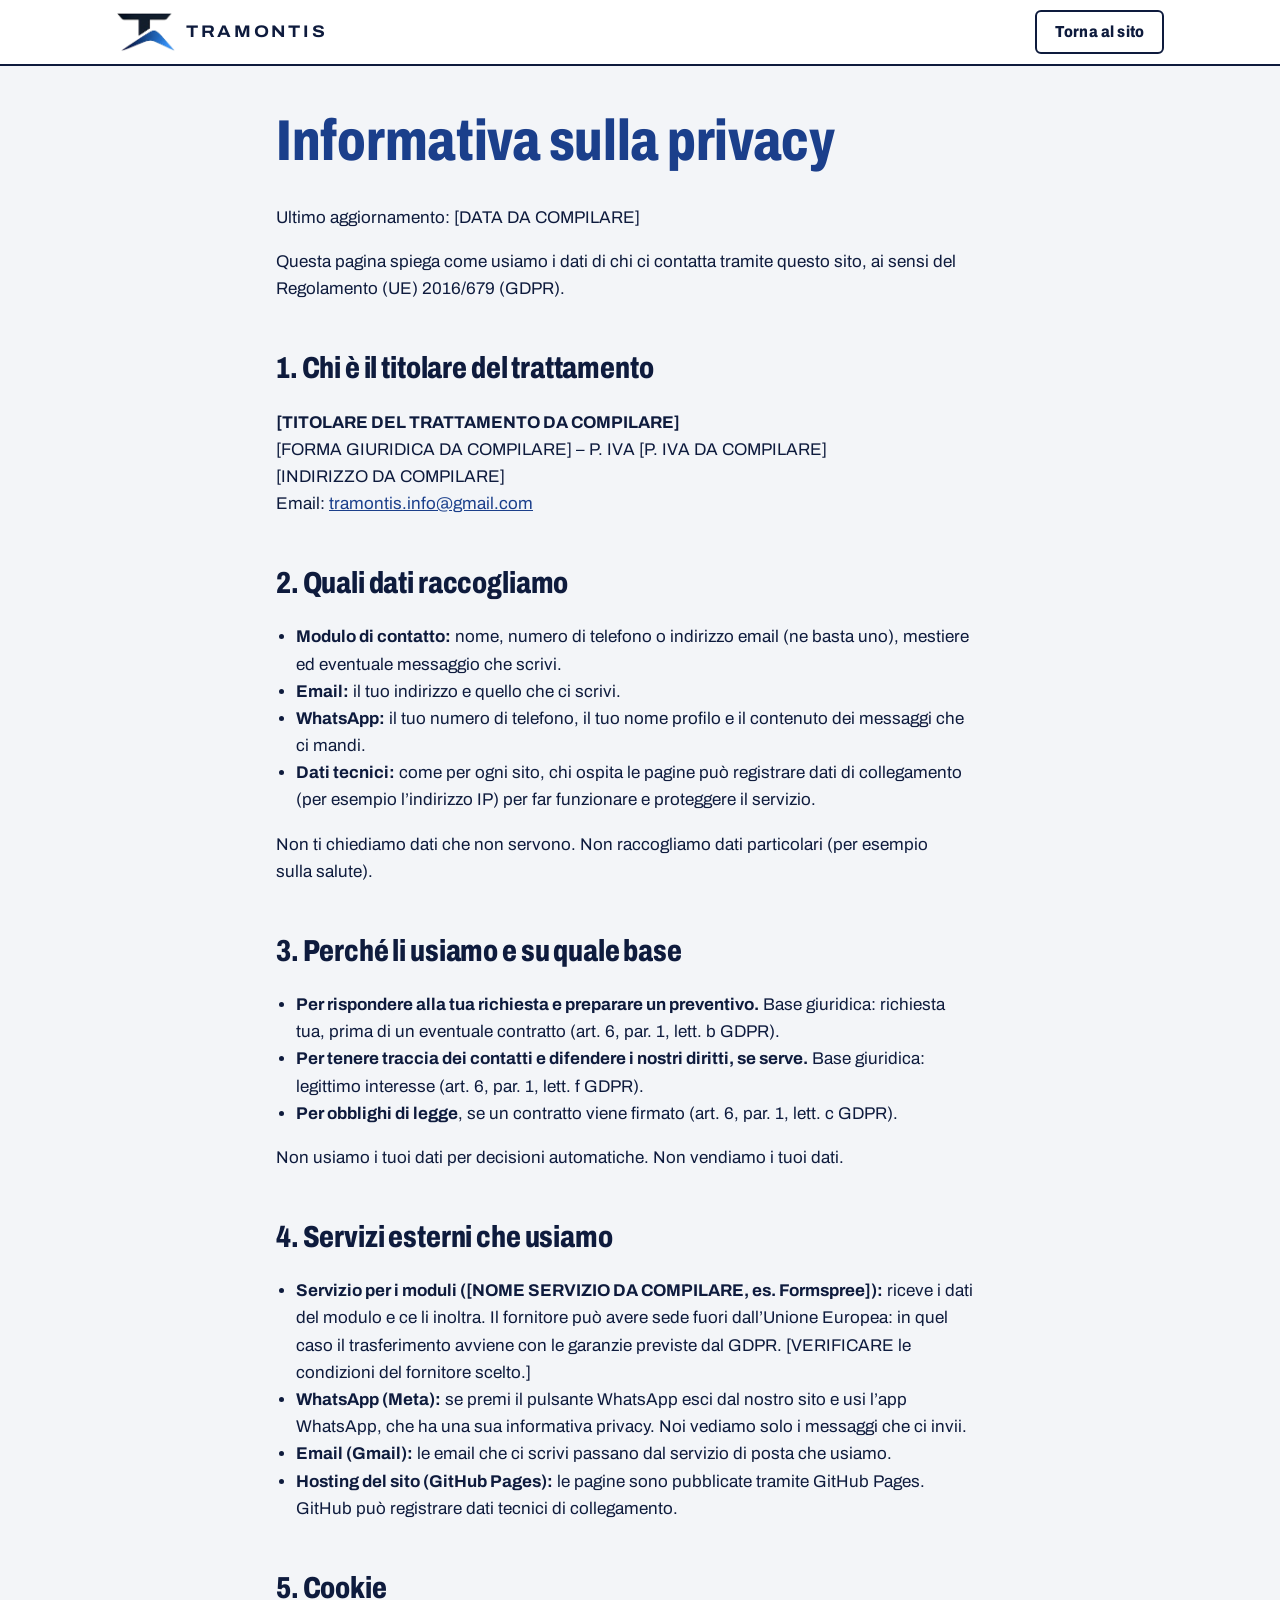
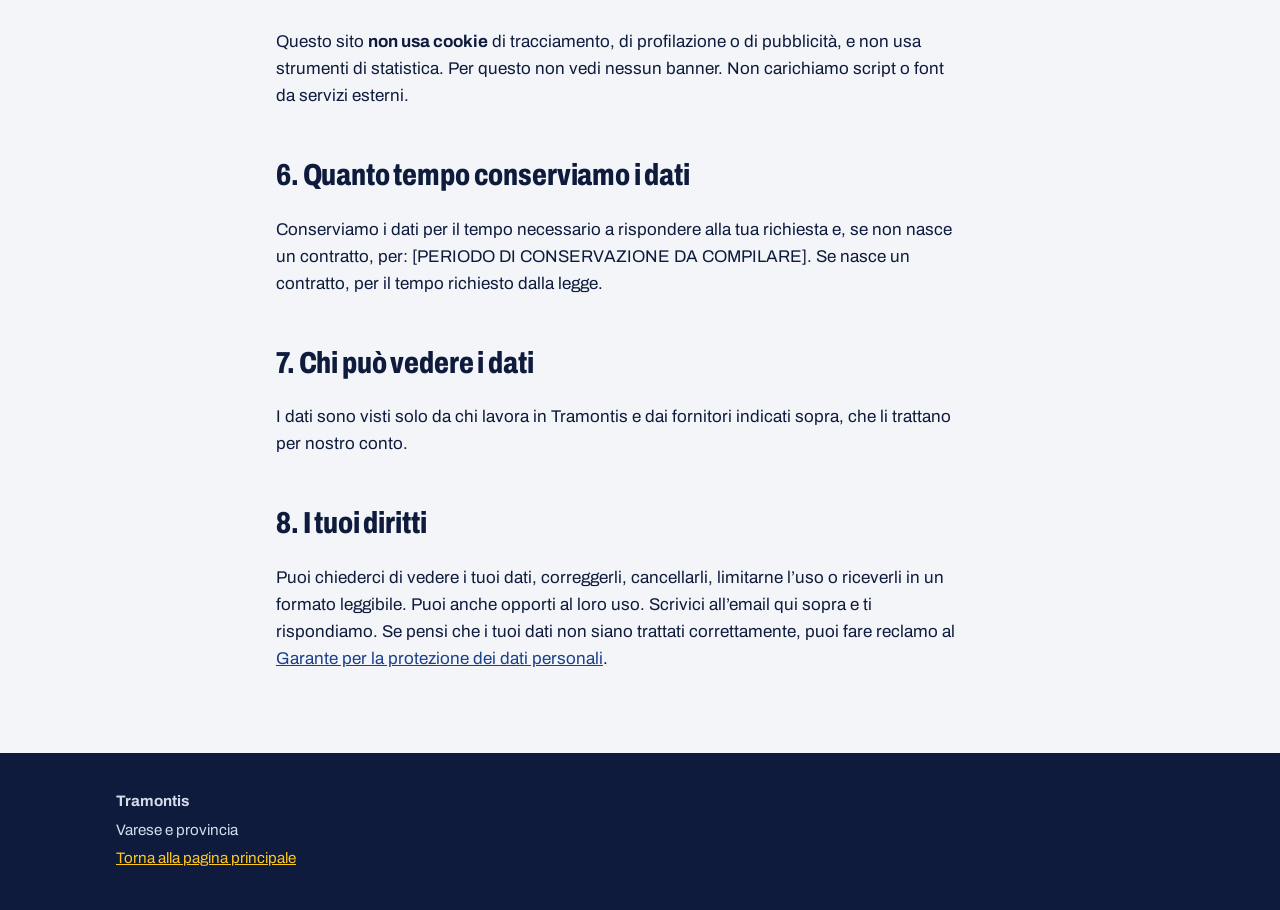
==== commit b41976c5: "Form: telefono o email, ne basta uno Co-Authored-By: Claude Sonnet 5.5 <noreply@anthropic.com> Claud" ====
--- a/privacy.html
+++ b/privacy.html
@@ -43,7 +43,7 @@
 
     <h2>2. Quali dati raccogliamo</h2>
     <ul>
-      <li><strong>Modulo di contatto:</strong> nome, numero di telefono, mestiere ed eventuale messaggio che scrivi.</li>
+      <li><strong>Modulo di contatto:</strong> nome, numero di telefono o indirizzo email (ne basta uno), mestiere ed eventuale messaggio che scrivi.</li>
       <li><strong>Email:</strong> il tuo indirizzo e quello che ci scrivi.</li>
       <li><strong>WhatsApp:</strong> il tuo numero di telefono, il tuo nome profilo e il contenuto dei messaggi che ci mandi.</li>
       <li><strong>Dati tecnici:</strong> come per ogni sito, chi ospita le pagine può registrare dati di collegamento (per esempio l’indirizzo IP) per far funzionare e proteggere il servizio.</li>
--- a/css/style.css
+++ b/css/style.css
@@ -202,6 +202,9 @@
 .form { background: var(--bianco); color: var(--notte); padding: 26px 20px; border-radius: 10px; }
 .form h3 { margin-bottom: .7em; }
 .campo { margin-bottom: 16px; }
+.contatto-gruppo { margin: 0 0 16px; padding: 0; border: 0; min-width: 0; }
+.contatto-gruppo legend { padding: 0; margin-bottom: 10px; font-weight: 700; }
+.contatto-gruppo .campo { margin-bottom: 12px; }
 label { display: block; font-weight: 700; margin-bottom: 6px; }
 .facolt { font-weight: 400; color: var(--asfalto); }
 input, select, textarea {
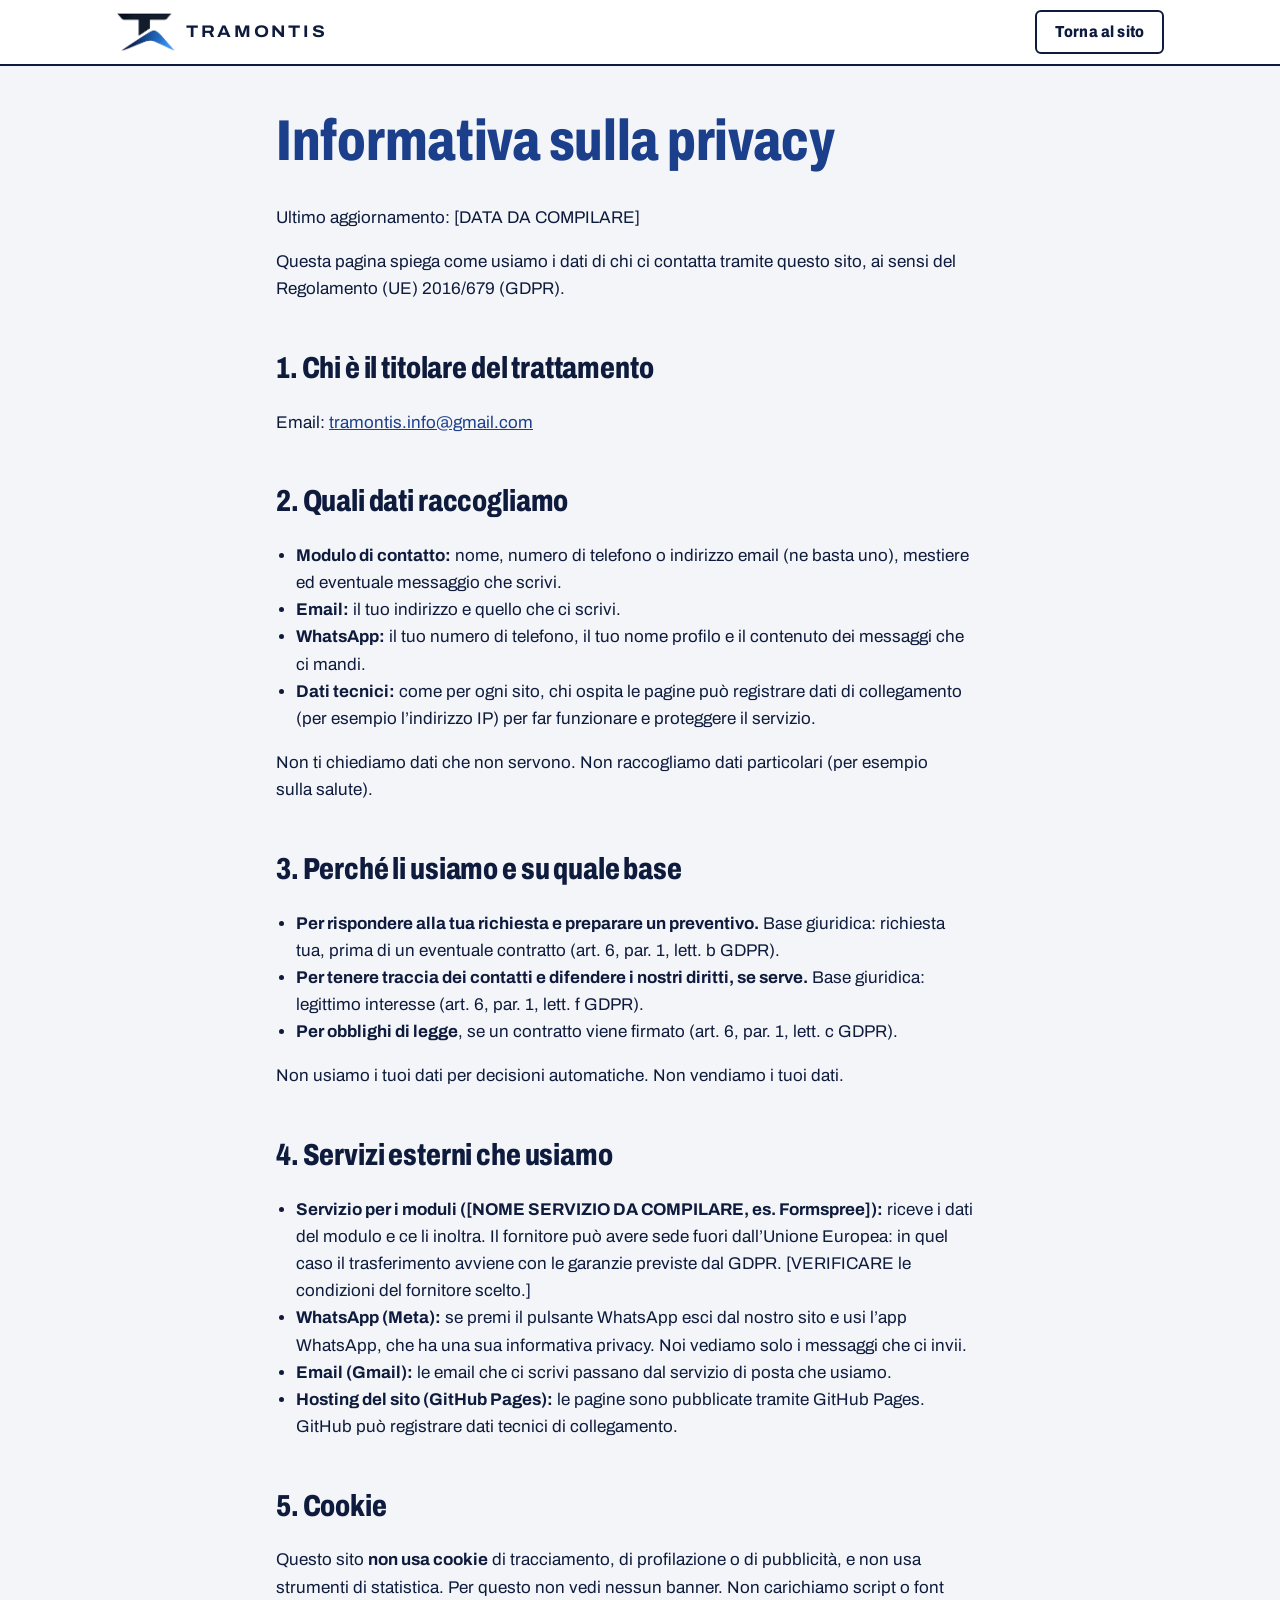
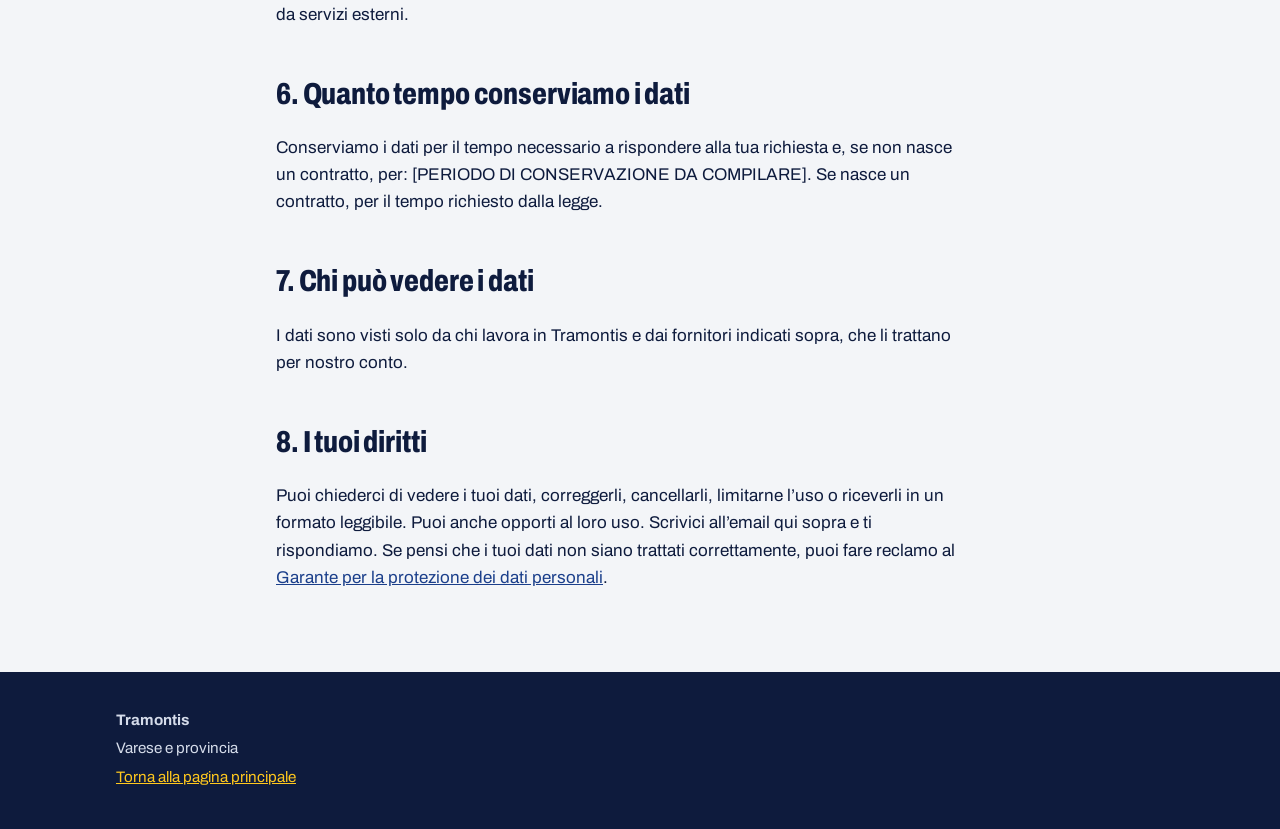
==== commit 0b76c4ae: "Update privacy.html" ====
--- a/privacy.html
+++ b/privacy.html
@@ -30,14 +30,15 @@
        Sostituisci ogni [DA COMPILARE] (i dati del titolare stanno in js/main.js). -->
   <main id="contenuto" class="wrap stretto testo-legale">
     <h1>Informativa sulla privacy</h1>
-    <p>Ultimo aggiornamento: <span data-cfg="dataPrivacy">[DATA DA COMPILARE]</span></p>
+    <p>Ultimo aggiornamento: <span data-cfg="dataPrivacy">15 Ottobre 2026</span></p>
     <p>Questa pagina spiega come usiamo i dati di chi ci contatta tramite questo sito, ai sensi del Regolamento (UE) 2016/679 (GDPR).</p>
 
     <h2>1. Chi è il titolare del trattamento</h2>
     <p>
+      <!--
       <strong data-cfg="titolarePrivacy">[TITOLARE DEL TRATTAMENTO DA COMPILARE]</strong><br>
       <span data-cfg="formaGiuridica">[FORMA GIURIDICA DA COMPILARE]</span> – P. IVA <span data-cfg="partitaIva">[P. IVA DA COMPILARE]</span><br>
-      <span data-cfg="indirizzo">[INDIRIZZO DA COMPILARE]</span><br>
+      <span data-cfg="indirizzo">[INDIRIZZO DA COMPILARE]</span><br> -->
       Email: <a data-href="mailto" href="mailto:tramontis.info@gmail.com"><span data-cfg="email">tramontis.info@gmail.com</span></a>
     </p>
 
--- a/css/style.css
+++ b/css/style.css
@@ -96,6 +96,17 @@
 .marchio img { display: block; }
 .header-cta { display: flex; gap: 8px; }
 
+/* Schermi stretti: il pulsante ha un testo più lungo, marchio e pulsante si fanno più piccoli */
+@media (max-width: 479px) {
+  .header-in { gap: 8px; }
+  .marchio { gap: 7px; font-size: .8rem; letter-spacing: .1em; }
+  .marchio img { width: 45px; height: auto; }
+  .header-cta .btn-sm { padding: 6px 12px; font-size: .9rem; line-height: 1.15; white-space: nowrap; }
+}
+@media (max-width: 359px) {
+  .header-cta .btn-sm { white-space: normal; }
+}
+
 /* ---------- Hero: il pannello del furgone ---------- */
 .hero { background: var(--blu); color: #fff; padding: 40px 0 0; }
 .hero h1 { margin-bottom: .45em; }
@@ -152,6 +163,11 @@
 }
 .passi h3 { margin-bottom: .15em; }
 .passi p { margin: 0; }
+
+/* ---------- Tre mesi di modifiche (sotto i passi) ---------- */
+.tremesi { margin-top: 40px; padding: 22px 20px; background: var(--giallo); border: 2px solid var(--notte); border-radius: 6px; }
+.tremesi h3 { font-size: 1.8rem; margin-bottom: .25em; }
+.tremesi p { margin: 0; max-width: 40em; font-weight: 500; }
 
 /* ---------- Demo ---------- */
 .demo-griglia { display: grid; gap: 28px; margin-top: 32px; }
